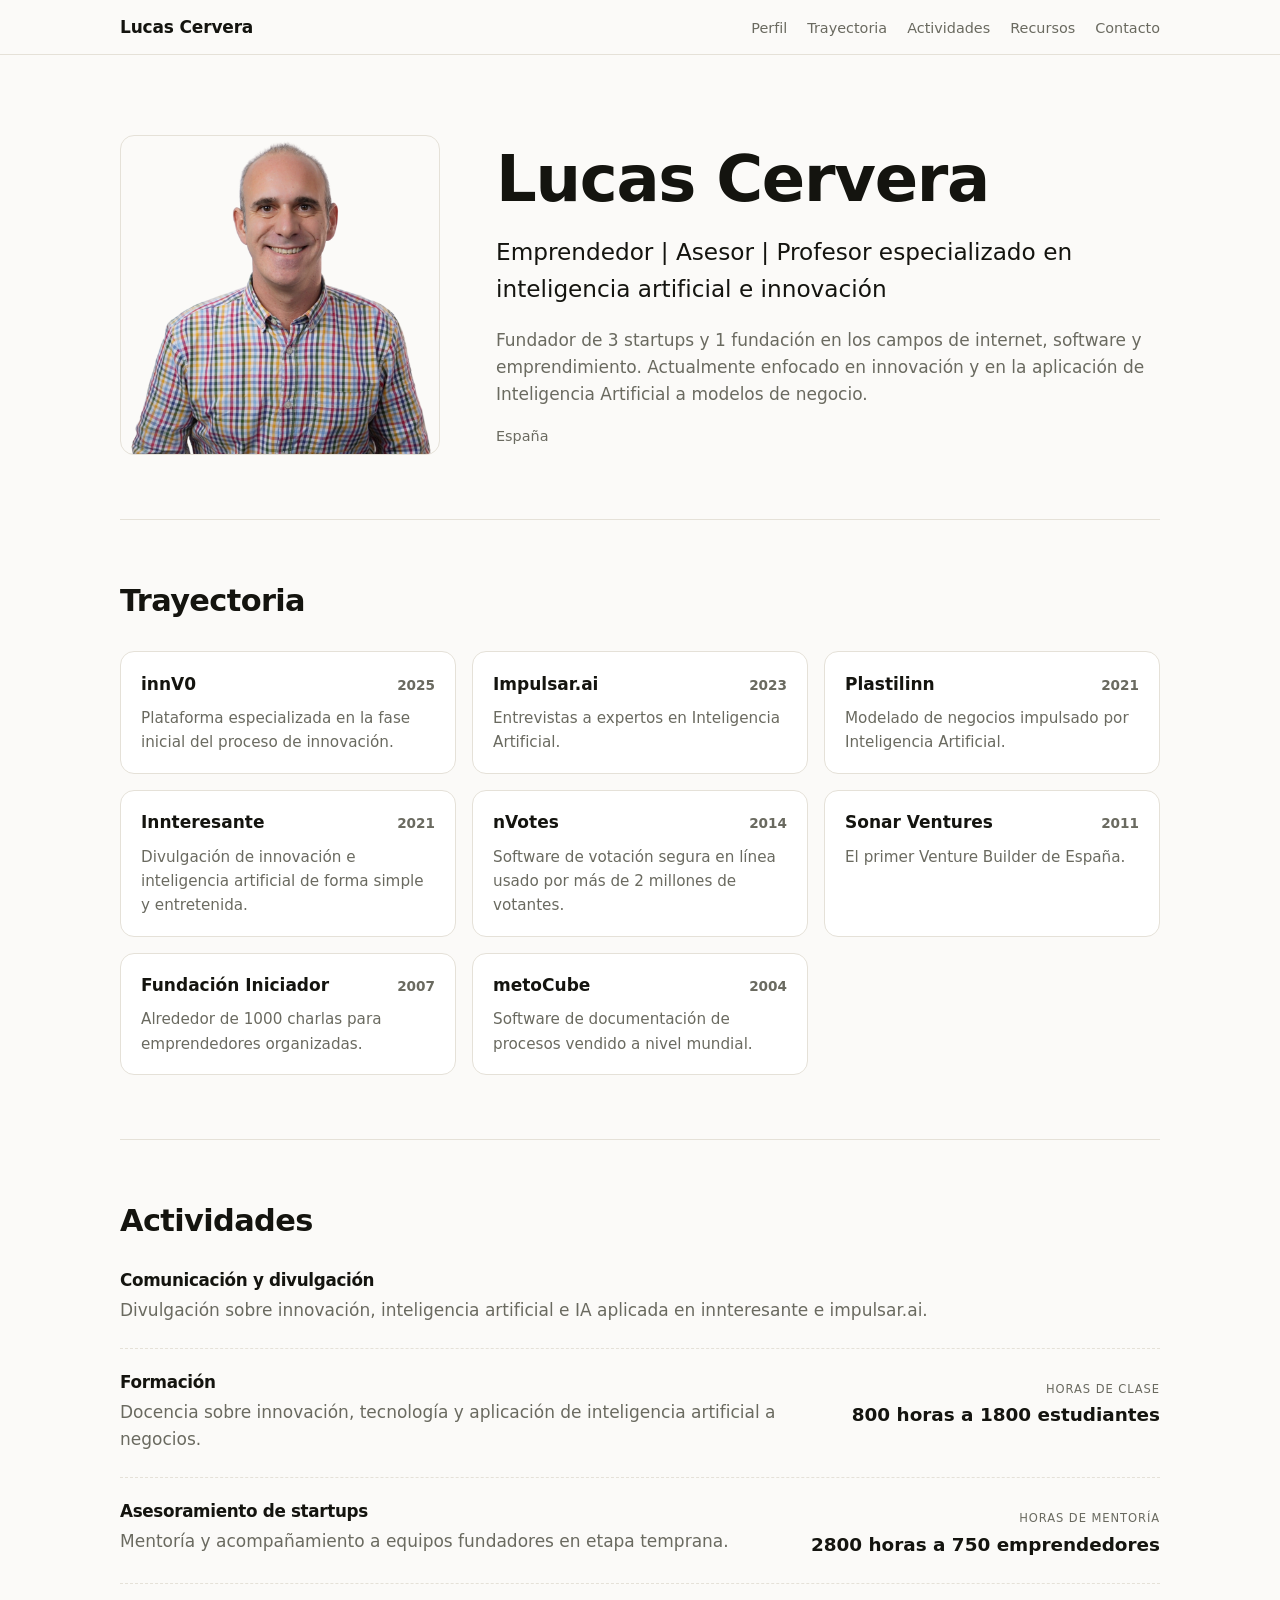
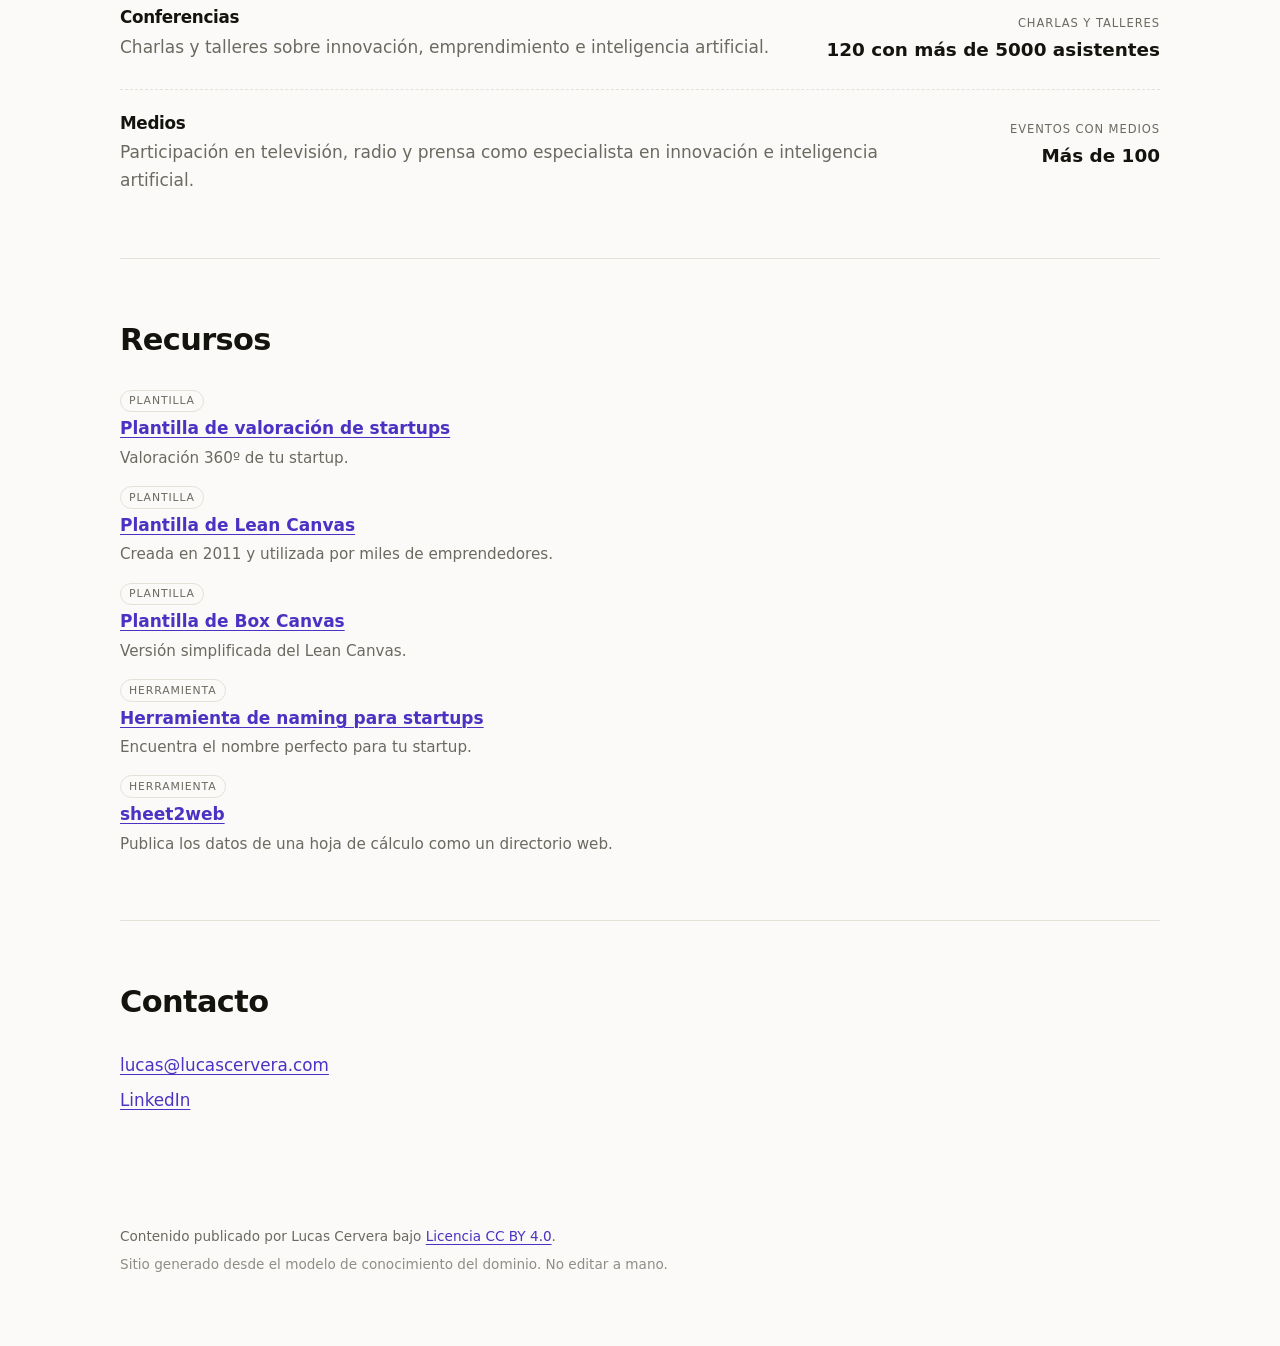
==== index.html @ 1446d33f "feat: generate the site from an iNNfo domain The published page is now a projection of kNNowledge/pe" ====
<!DOCTYPE html>
<html lang="es">
<head>
  <meta charset="utf-8" />
  <meta name="viewport" content="width=device-width, initial-scale=1" />
  <title>Lucas Cervera — Emprendedor</title>
  <meta name="description" content="Fundador de 3 startups y 1 fundación en los campos de internet, software y emprendimiento. Actualmente enfocado en innovación y en la aplicación de Inteligencia Artificial a modelos de negocio." />
  <meta name="author" content="Lucas Cervera" />
  <meta property="og:type" content="profile" />
  <meta property="og:title" content="Lucas Cervera" />
  <meta property="og:description" content="Fundador de 3 startups y 1 fundación en los campos de internet, software y emprendimiento. Actualmente enfocado en innovación y en la aplicación de Inteligencia Artificial a modelos de negocio." />
  <meta property="og:url" content="https://lucascervera.com/" />
  <link rel="canonical" href="https://lucascervera.com/" />
  <link rel="icon" href="data:image/svg+xml,%3Csvg xmlns='http://www.w3.org/2000/svg' viewBox='0 0 64 64'%3E%3Crect width='64' height='64' rx='14' fill='%23141414'/%3E%3Ctext x='32' y='43' font-family='Georgia,serif' font-size='28' fill='%23fbfaf8' text-anchor='middle'%3ELC%3C/text%3E%3C/svg%3E" />
  <link rel="stylesheet" href="assets/site.css" />
</head>
<body>
  <a class="skip" href="#contenido">Saltar al contenido</a>

  <header class="site-header">
    <nav aria-label="Principal">
      <a class="brand" href="/">Lucas Cervera</a>
      <ul>
        <li><a href="#perfil">Perfil</a></li>
        <li><a href="#trayectoria">Trayectoria</a></li>
        <li><a href="#actividades">Actividades</a></li>
        <li><a href="#recursos">Recursos</a></li>
        <li><a href="#contacto">Contacto</a></li>
      </ul>
    </nav>
  </header>

  <main id="contenido">
    <section class="hero" id="perfil">
      <img class="portrait" src="assets/lucas.png" alt="Retrato de Lucas Cervera" width="320" height="320" />
      <div class="hero-copy">
        <h1>Lucas Cervera</h1>
        <p class="headline">Emprendedor | Asesor | Profesor especializado en inteligencia artificial e innovación</p>
        <p class="summary">Fundador de 3 startups y 1 fundación en los campos de internet, software y emprendimiento. Actualmente enfocado en innovación y en la aplicación de Inteligencia Artificial a modelos de negocio.</p>
        <p class="location">España</p>
      </div>
    </section>

    <section id="trayectoria">
      <h2>Trayectoria</h2>
      <ul class="cards">
        <li class="card">
          <div class="card-head"><a href="https://innV0.com" rel="noopener">innV0</a><span class="year">2025</span></div>
          <p>Plataforma especializada en la fase inicial del proceso de innovación.</p>
        </li>
        <li class="card">
          <div class="card-head"><a href="https://impulsar.ai" rel="noopener">Impulsar.ai</a><span class="year">2023</span></div>
          <p>Entrevistas a expertos en Inteligencia Artificial.</p>
        </li>
        <li class="card">
          <div class="card-head"><a href="https://plastilinn.com" rel="noopener">Plastilinn</a><span class="year">2021</span></div>
          <p>Modelado de negocios impulsado por Inteligencia Artificial.</p>
        </li>
        <li class="card">
          <div class="card-head"><a href="http://innteresante.com/" rel="noopener">Innteresante</a><span class="year">2021</span></div>
          <p>Divulgación de innovación e inteligencia artificial de forma simple y entretenida.</p>
        </li>
        <li class="card">
          <div class="card-head"><a href="http://nvotes.com/" rel="noopener">nVotes</a><span class="year">2014</span></div>
          <p>Software de votación segura en línea usado por más de 2 millones de votantes.</p>
        </li>
        <li class="card">
          <div class="card-head"><a href="https://www.crunchbase.com/organization/sonar-ventures" rel="noopener">Sonar Ventures</a><span class="year">2011</span></div>
          <p>El primer Venture Builder de España.</p>
        </li>
        <li class="card">
          <div class="card-head"><a href="http://iniciador.com/" rel="noopener">Fundación Iniciador</a><span class="year">2007</span></div>
          <p>Alrededor de 1000 charlas para emprendedores organizadas.</p>
        </li>
        <li class="card">
          <div class="card-head"><a href="https://www.youtube.com/watch?v=Gs-u9KTFNYs" rel="noopener">metoCube</a><span class="year">2004</span></div>
          <p>Software de documentación de procesos vendido a nivel mundial.</p>
        </li>
      </ul>
    </section>

    <section id="actividades">
      <h2>Actividades</h2>
      <ul class="activities">
        <li class="activity">
          <div class="activity-body">
            <h3>Comunicación y divulgación</h3>
            <p>Divulgación sobre innovación, inteligencia artificial e IA aplicada en innteresante e impulsar.ai.</p>
          </div>
          
        </li>
        <li class="activity">
          <div class="activity-body">
            <h3>Formación</h3>
            <p>Docencia sobre innovación, tecnología y aplicación de inteligencia artificial a negocios.</p>
          </div>
          <p class="metric"><span class="metric-label">Horas de clase</span><span class="metric-value">800 horas a 1800 estudiantes</span></p>
        </li>
        <li class="activity">
          <div class="activity-body">
            <h3>Asesoramiento de startups</h3>
            <p>Mentoría y acompañamiento a equipos fundadores en etapa temprana.</p>
          </div>
          <p class="metric"><span class="metric-label">Horas de mentoría</span><span class="metric-value">2800 horas a 750 emprendedores</span></p>
        </li>
        <li class="activity">
          <div class="activity-body">
            <h3>Conferencias</h3>
            <p>Charlas y talleres sobre innovación, emprendimiento e inteligencia artificial.</p>
          </div>
          <p class="metric"><span class="metric-label">Charlas y talleres</span><span class="metric-value">120 con más de 5000 asistentes</span></p>
        </li>
        <li class="activity">
          <div class="activity-body">
            <h3>Medios</h3>
            <p>Participación en televisión, radio y prensa como especialista en innovación e inteligencia artificial.</p>
          </div>
          <p class="metric"><span class="metric-label">Eventos con medios</span><span class="metric-value">Más de 100</span></p>
        </li>
      </ul>
    </section>

    <section id="recursos">
      <h2>Recursos</h2>
      <ul class="resources">
        <li class="resource"><span class="kind">plantilla</span><a href="https://docs.google.com/spreadsheets/d/1euUcKZveBOpPfgiHmbYm5b4IMxzWIvJetIe4GBdb4jM/edit?usp=sharing" rel="noopener">Plantilla de valoración de startups</a><p>Valoración 360º de tu startup.</p></li>
        <li class="resource"><span class="kind">plantilla</span><a href="http://bit.ly/22IbD1h" rel="noopener">Plantilla de Lean Canvas</a><p>Creada en 2011 y utilizada por miles de emprendedores.</p></li>
        <li class="resource"><span class="kind">plantilla</span><a href="https://docs.google.com/drawings/d/1nfEoOPbPC1z4-91gQbKNOmVn36IpSAT-LgyLnZbA62o/edit?usp=sharing" rel="noopener">Plantilla de Box Canvas</a><p>Versión simplificada del Lean Canvas.</p></li>
        <li class="resource"><span class="kind">herramienta</span><a href="https://docs.google.com/spreadsheets/d/1KOiSPOmuKIPb2ZKQFuBNmb94e2ll2CQY8zIucCsF7jo/" rel="noopener">Herramienta de naming para startups</a><p>Encuentra el nombre perfecto para tu startup.</p></li>
        <li class="resource"><span class="kind">herramienta</span><a href="https://github.com/lucascervera/sheet2web" rel="noopener">sheet2web</a><p>Publica los datos de una hoja de cálculo como un directorio web.</p></li>
      </ul>
    </section>

    <section id="contacto">
      <h2>Contacto</h2>
      <p><a href="mailto:lucas@lucascervera.com">lucas@lucascervera.com</a></p>
      <p><a href="https://es.linkedin.com/in/lucascervera" rel="noopener">LinkedIn</a></p>
    </section>
  </main>

  <footer class="site-footer">
    <p>Contenido publicado por Lucas Cervera bajo <a href="https://creativecommons.org/licenses/by/4.0/" rel="noopener">Licencia CC BY 4.0</a>.</p>
    <p class="generated">Sitio generado desde el modelo de conocimiento del dominio. No editar a mano.</p>
  </footer>
</body>
</html>
---- assets/site.css ----
:root {
  --bg: #fbfaf8;
  --surface: #ffffff;
  --ink: #14140f;
  --muted: #6a6a60;
  --line: #e5e1d8;
  --accent: #4b32c3;
  --radius: 14px;
  --max: 1080px;
}

* { box-sizing: border-box; }

html { scroll-behavior: smooth; }

body {
  margin: 0;
  background: var(--bg);
  color: var(--ink);
  font-family: ui-sans-serif, system-ui, -apple-system, "Segoe UI", Roboto, Helvetica, Arial, sans-serif;
  font-size: 17px;
  line-height: 1.6;
  -webkit-font-smoothing: antialiased;
}

a { color: var(--accent); text-decoration-thickness: 1px; text-underline-offset: 3px; }
a:hover { text-decoration-thickness: 2px; }

.skip {
  position: absolute;
  left: -9999px;
}
.skip:focus {
  left: 1rem;
  top: 1rem;
  z-index: 100;
  background: var(--surface);
  padding: 0.5rem 0.75rem;
  border-radius: 8px;
}

.site-header {
  position: sticky;
  top: 0;
  z-index: 10;
  background: color-mix(in srgb, var(--bg) 92%, transparent);
  backdrop-filter: blur(8px);
  border-bottom: 1px solid var(--line);
}
.site-header nav {
  max-width: var(--max);
  margin: 0 auto;
  padding: 0.85rem 1.25rem;
  display: flex;
  align-items: center;
  justify-content: space-between;
  gap: 1rem;
  flex-wrap: wrap;
}
.brand { font-weight: 700; color: var(--ink); text-decoration: none; letter-spacing: -0.01em; }
.site-header ul { display: flex; gap: 1.25rem; list-style: none; margin: 0; padding: 0; }
.site-header ul a { color: var(--muted); text-decoration: none; font-size: 0.9rem; }
.site-header ul a:hover { color: var(--ink); }

main { max-width: var(--max); margin: 0 auto; padding: 0 1.25rem; }

section { padding: 4rem 0; border-bottom: 1px solid var(--line); }
section:last-of-type { border-bottom: 0; }

h1, h2, h3 { line-height: 1.15; letter-spacing: -0.02em; margin: 0; }
h1 { font-size: clamp(2.5rem, 6vw, 4rem); }
h2 { font-size: clamp(1.4rem, 2.5vw, 1.9rem); margin-bottom: 2rem; }
h3 { font-size: 1.05rem; }

.hero {
  display: grid;
  grid-template-columns: 1fr;
  gap: 2rem;
  align-items: center;
  padding-top: 5rem;
}
.portrait {
  width: 100%;
  max-width: 320px;
  aspect-ratio: 1;
  object-fit: cover;
  border-radius: var(--radius);
  border: 1px solid var(--line);
}
.headline { font-size: clamp(1.1rem, 2.4vw, 1.45rem); margin: 1rem 0 1.25rem; }
.summary { color: var(--muted); max-width: 60ch; margin: 0 0 1rem; }
.location { color: var(--muted); font-size: 0.9rem; margin: 0; }

.cards {
  list-style: none;
  margin: 0;
  padding: 0;
  display: grid;
  grid-template-columns: repeat(auto-fill, minmax(260px, 1fr));
  gap: 1rem;
}
.card {
  background: var(--surface);
  border: 1px solid var(--line);
  border-radius: var(--radius);
  padding: 1.15rem 1.25rem;
}
.card-head { display: flex; align-items: baseline; justify-content: space-between; gap: 0.75rem; font-weight: 600; }
.card-head a { color: var(--ink); text-decoration: none; }
.card-head a:hover { text-decoration: underline; }
.year { color: var(--muted); font-size: 0.85rem; font-variant-numeric: tabular-nums; }
.card p { margin: 0.5rem 0 0; color: var(--muted); font-size: 0.95rem; }

.activities { list-style: none; margin: 0; padding: 0; display: grid; gap: 1.5rem; }
.activity { display: grid; gap: 1rem; padding-bottom: 1.5rem; border-bottom: 1px dashed var(--line); }
.activity:last-child { border-bottom: 0; padding-bottom: 0; }
.activity p { margin: 0.4rem 0 0; color: var(--muted); }

.metric { display: flex; flex-direction: column; gap: 0.15rem; margin: 0; }
.metric-label { font-size: 0.72rem; text-transform: uppercase; letter-spacing: 0.08em; color: var(--muted); }
.metric-value { font-size: 1.15rem; font-weight: 650; color: var(--ink); }

.resources { list-style: none; margin: 0; padding: 0; display: grid; gap: 1rem; }
.resource { display: grid; gap: 0.2rem; }
.resource .kind {
  justify-self: start;
  font-size: 0.68rem;
  text-transform: uppercase;
  letter-spacing: 0.08em;
  color: var(--muted);
  border: 1px solid var(--line);
  border-radius: 999px;
  padding: 0.1rem 0.5rem;
}
.resource a { font-weight: 600; }
.resource p { margin: 0; color: var(--muted); font-size: 0.95rem; }

#contacto p { margin: 0 0 0.5rem; font-size: 1.05rem; }

.site-footer {
  max-width: var(--max);
  margin: 0 auto;
  padding: 2.5rem 1.25rem 4rem;
  color: var(--muted);
  font-size: 0.85rem;
}
.site-footer p { margin: 0 0 0.4rem; }
.generated { opacity: 0.75; }

@media (min-width: 760px) {
  .hero { grid-template-columns: 320px 1fr; gap: 3.5rem; }
  .activity { grid-template-columns: 1fr auto; align-items: start; }
  .metric { text-align: right; min-width: 12rem; }
}
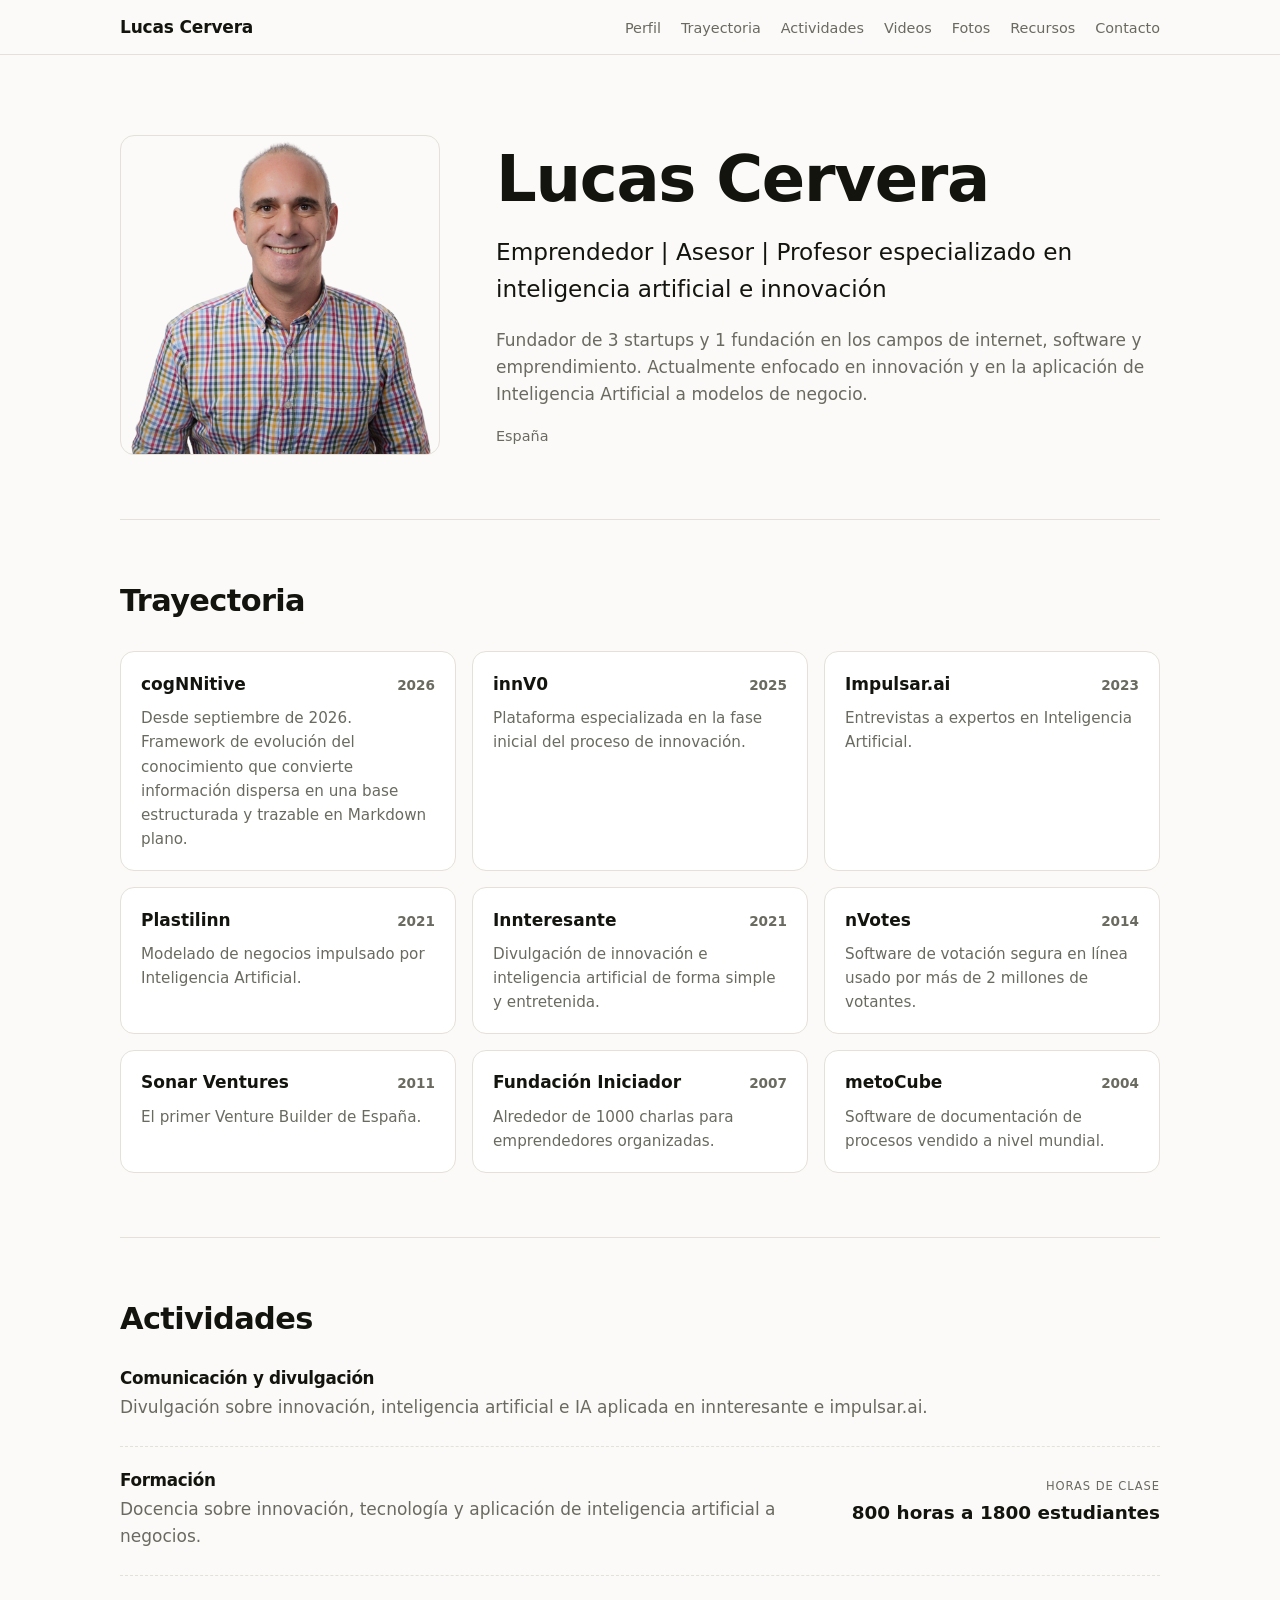
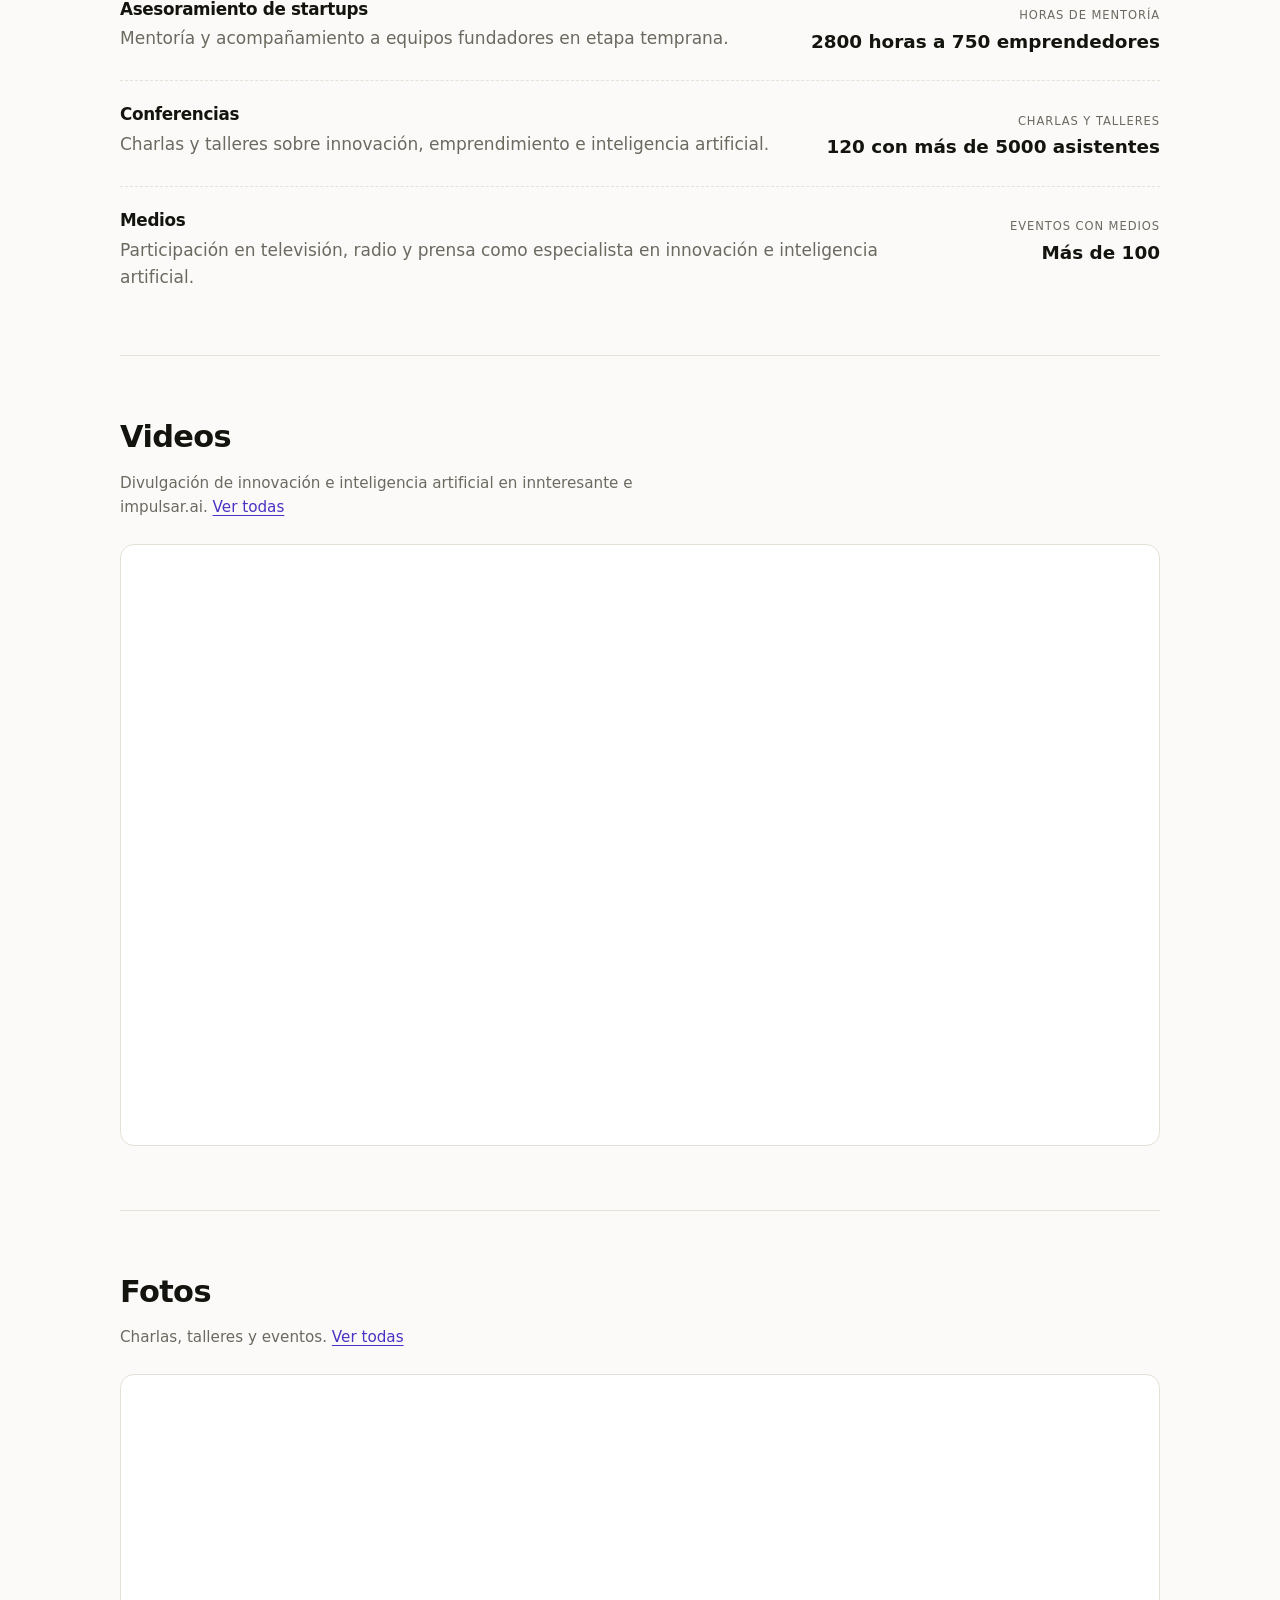
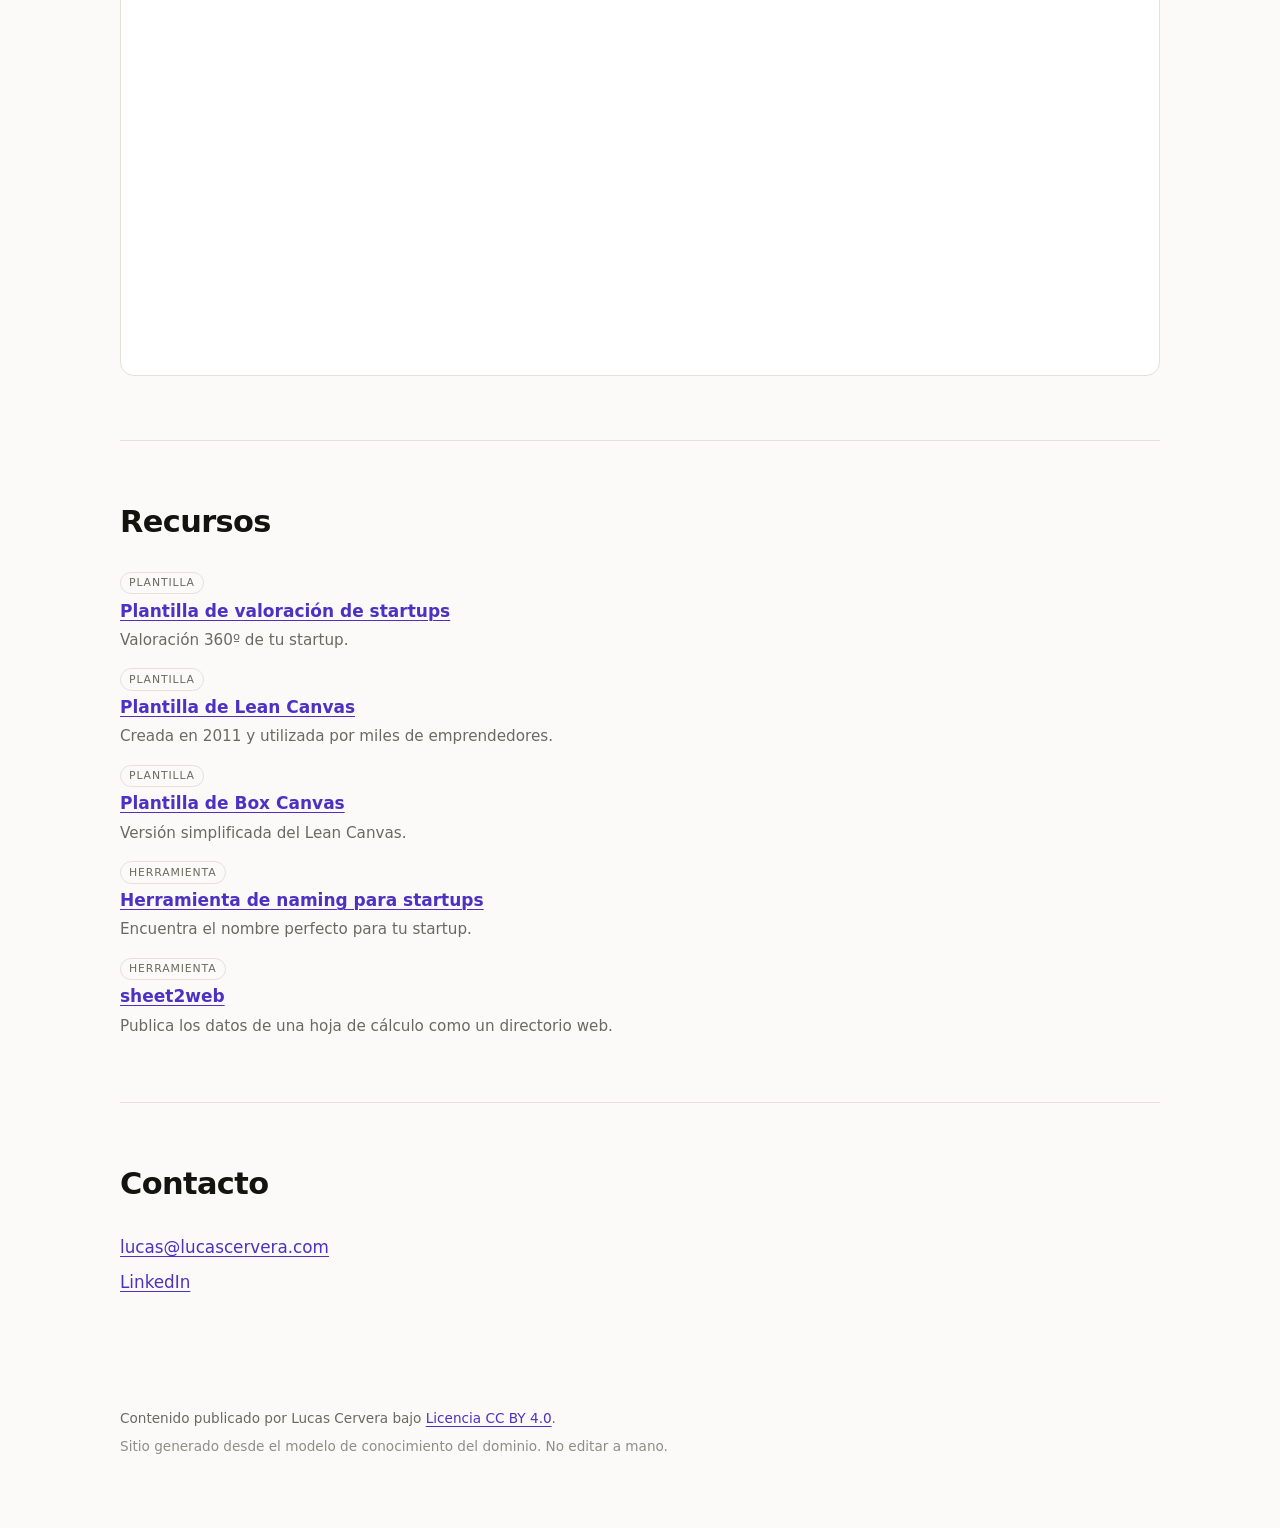
==== commit f4902f60: "feat: add media galleries and the cogNNitive venture Galleries are modelled as a Galeria concept and" ====
--- a/index.html
+++ b/index.html
@@ -24,6 +24,8 @@
         <li><a href="#perfil">Perfil</a></li>
         <li><a href="#trayectoria">Trayectoria</a></li>
         <li><a href="#actividades">Actividades</a></li>
+        <li><a href="#videos">Videos</a></li>
+        <li><a href="#fotos">Fotos</a></li>
         <li><a href="#recursos">Recursos</a></li>
         <li><a href="#contacto">Contacto</a></li>
       </ul>
@@ -44,6 +46,10 @@
     <section id="trayectoria">
       <h2>Trayectoria</h2>
       <ul class="cards">
+        <li class="card">
+          <div class="card-head"><a href="https://cognnitive.com" rel="noopener">cogNNitive</a><span class="year">2026</span></div>
+          <p>Desde septiembre de 2026. Framework de evolución del conocimiento que convierte información dispersa en una base estructurada y trazable en Markdown plano.</p>
+        </li>
         <li class="card">
           <div class="card-head"><a href="https://innV0.com" rel="noopener">innV0</a><span class="year">2025</span></div>
           <p>Plataforma especializada en la fase inicial del proceso de innovación.</p>
@@ -120,6 +126,18 @@
       </ul>
     </section>
 
+    <section id="videos">
+      <h2>Videos</h2>
+      <p class="section-note">Divulgación de innovación e inteligencia artificial en innteresante e impulsar.ai. <a class="see-all" href="https://drive.google.com/drive/folders/1diGCwk93dDO-bQzlUU074Rc8FeACiPiR" rel="noopener">Ver todas</a></p>
+      <div class="embed"><iframe src="https://drive.google.com/embeddedfolderview?id=1diGCwk93dDO-bQzlUU074Rc8FeACiPiR#grid" title="Videos" loading="lazy" referrerpolicy="no-referrer"></iframe></div>
+    </section>
+
+    <section id="fotos">
+      <h2>Fotos</h2>
+      <p class="section-note">Charlas, talleres y eventos. <a class="see-all" href="https://drive.google.com/drive/folders/1i5gF58MuRhwEacNkJK-iJq9YZfeOvEsu" rel="noopener">Ver todas</a></p>
+      <div class="embed"><iframe src="https://drive.google.com/embeddedfolderview?id=1i5gF58MuRhwEacNkJK-iJq9YZfeOvEsu#grid" title="Fotos" loading="lazy" referrerpolicy="no-referrer"></iframe></div>
+    </section>
+
     <section id="recursos">
       <h2>Recursos</h2>
       <ul class="resources">
--- a/assets/site.css
+++ b/assets/site.css
@@ -135,6 +135,21 @@
 .resource a { font-weight: 600; }
 .resource p { margin: 0; color: var(--muted); font-size: 0.95rem; }
 
+.section-note { margin: -1rem 0 1.5rem; color: var(--muted); font-size: 0.95rem; max-width: 62ch; }
+.see-all { white-space: nowrap; }
+.embed {
+  border: 1px solid var(--line);
+  border-radius: var(--radius);
+  overflow: hidden;
+  background: var(--surface);
+}
+.embed iframe {
+  display: block;
+  width: 100%;
+  height: min(70vh, 600px);
+  border: 0;
+}
+
 #contacto p { margin: 0 0 0.5rem; font-size: 1.05rem; }
 
 .site-footer {
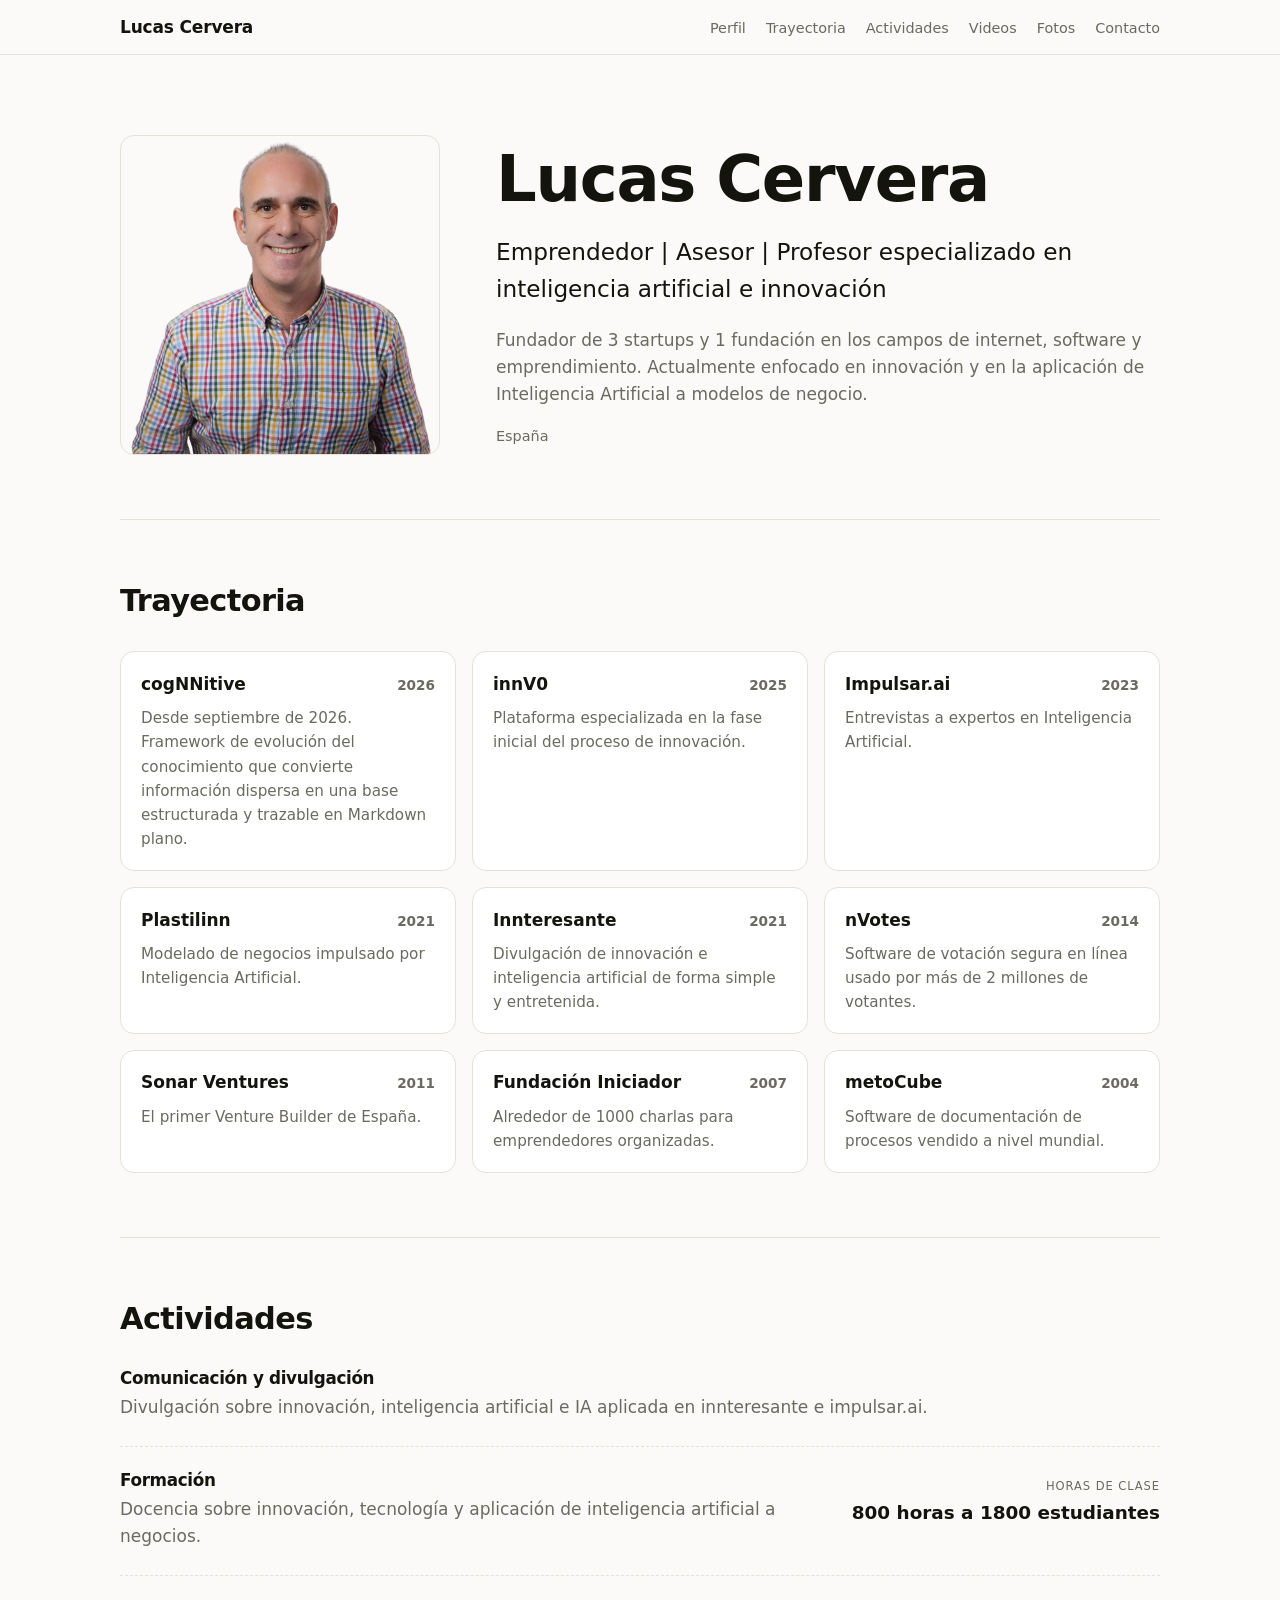
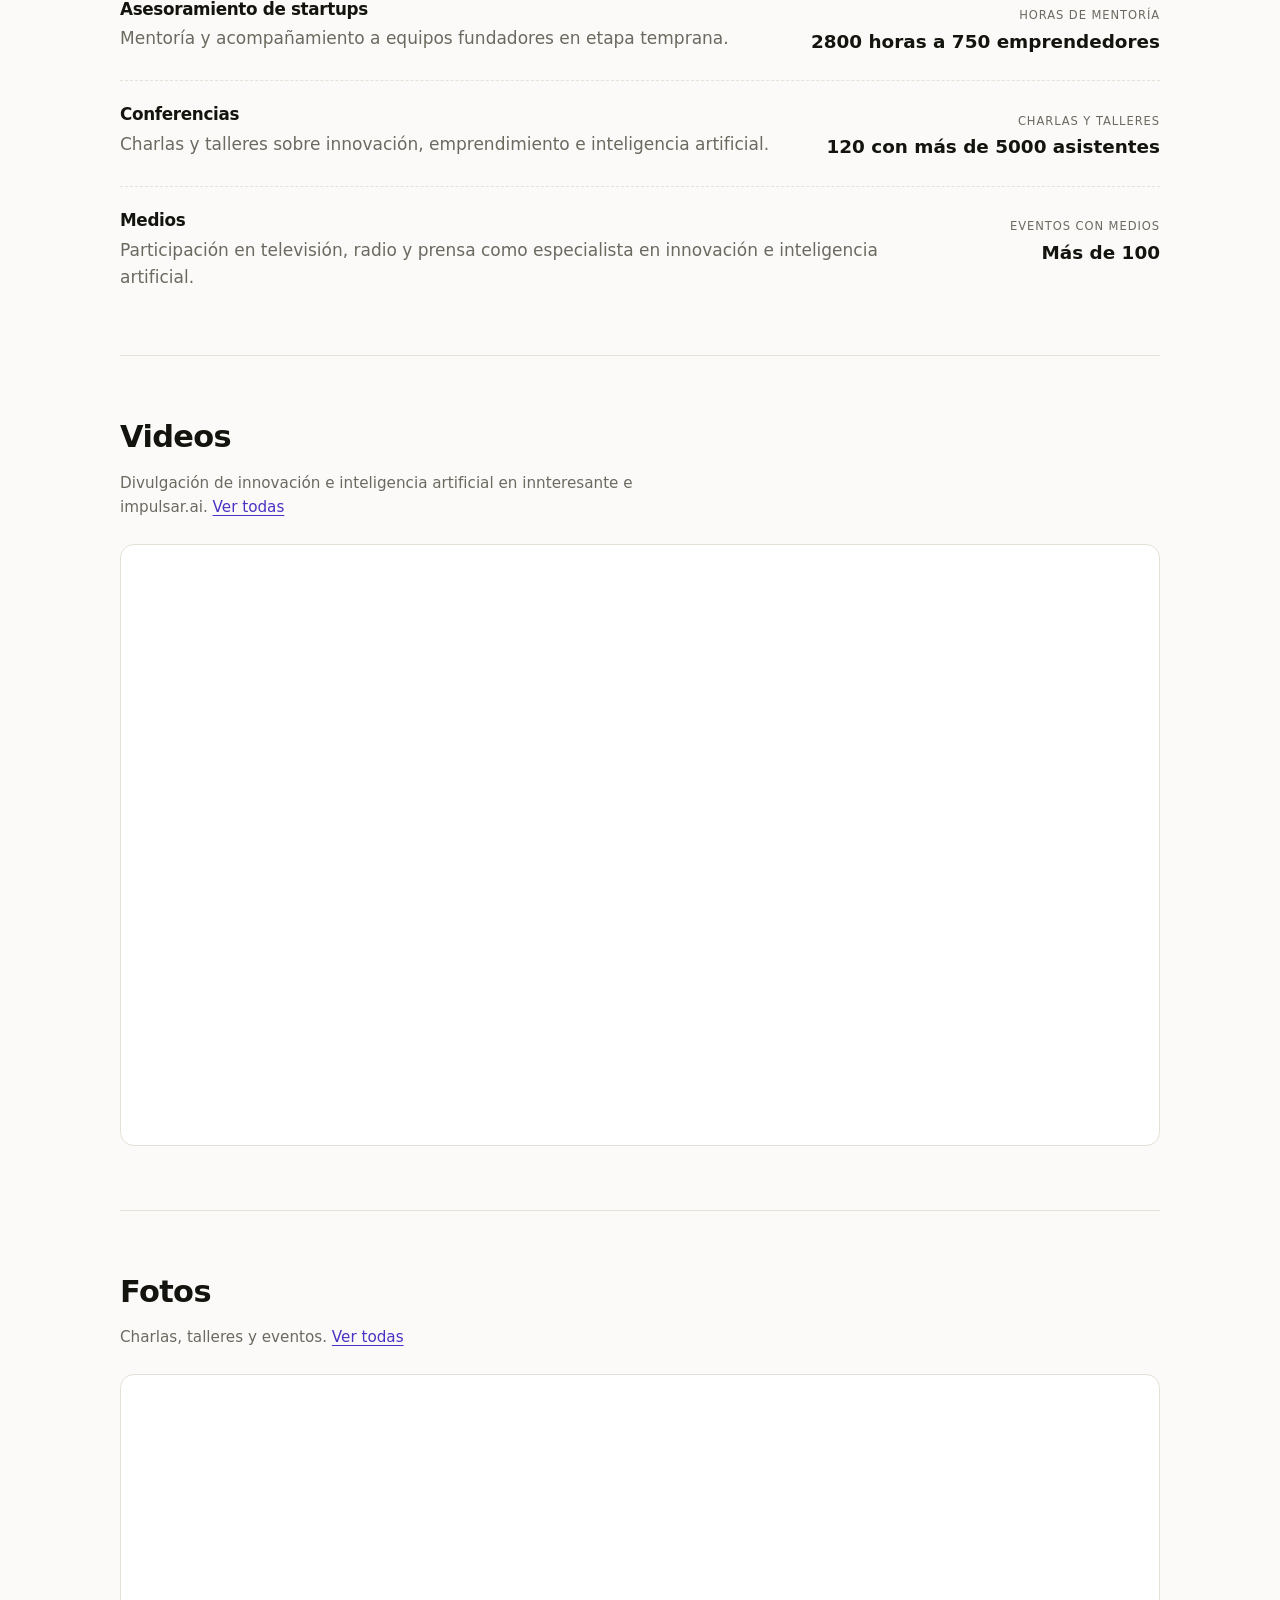
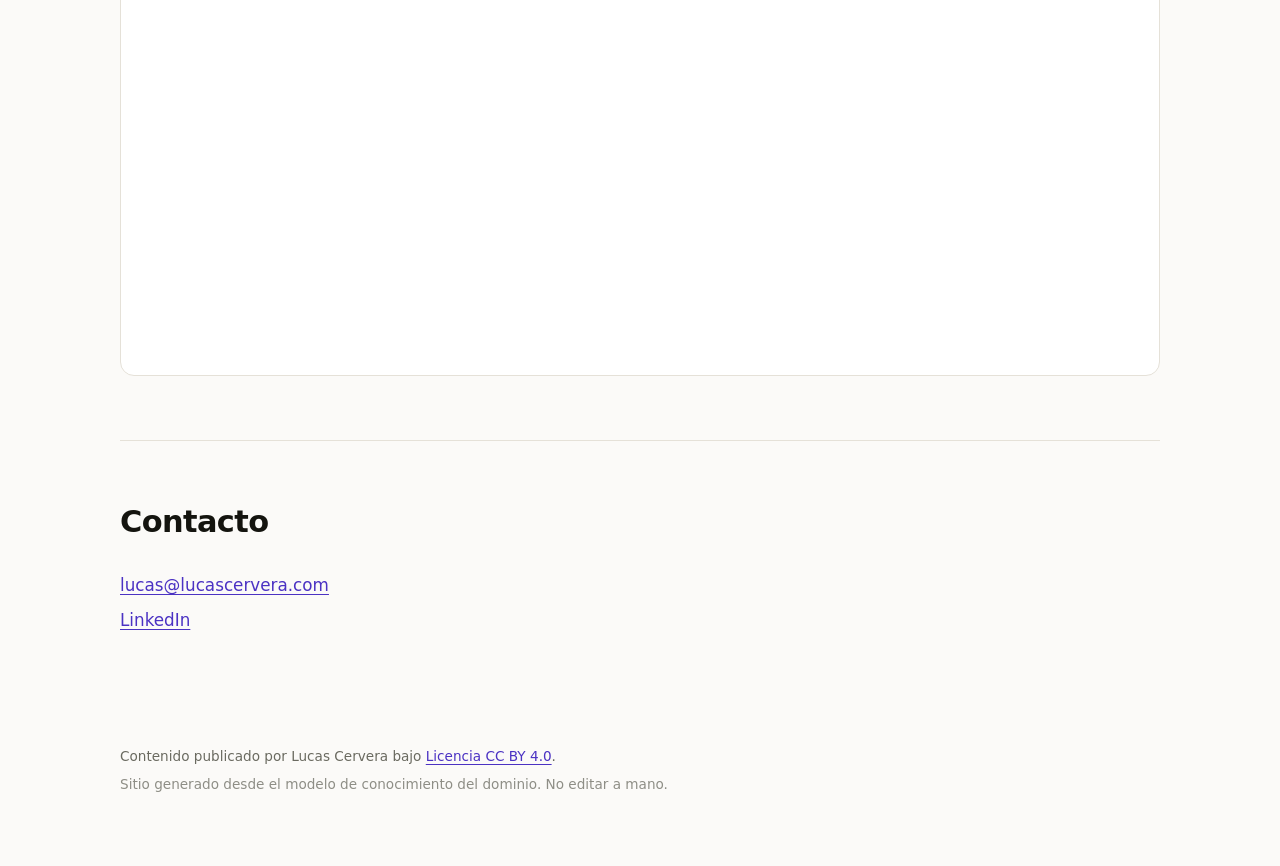
==== commit b5c3911e: "feat: remove the Recursos section Drops the Recurso concept, its field definitions, its five element" ====
--- a/index.html
+++ b/index.html
@@ -26,7 +26,6 @@
         <li><a href="#actividades">Actividades</a></li>
         <li><a href="#videos">Videos</a></li>
         <li><a href="#fotos">Fotos</a></li>
-        <li><a href="#recursos">Recursos</a></li>
         <li><a href="#contacto">Contacto</a></li>
       </ul>
     </nav>
@@ -138,17 +137,6 @@
       <div class="embed"><iframe src="https://drive.google.com/embeddedfolderview?id=1i5gF58MuRhwEacNkJK-iJq9YZfeOvEsu#grid" title="Fotos" loading="lazy" referrerpolicy="no-referrer"></iframe></div>
     </section>
 
-    <section id="recursos">
-      <h2>Recursos</h2>
-      <ul class="resources">
-        <li class="resource"><span class="kind">plantilla</span><a href="https://docs.google.com/spreadsheets/d/1euUcKZveBOpPfgiHmbYm5b4IMxzWIvJetIe4GBdb4jM/edit?usp=sharing" rel="noopener">Plantilla de valoración de startups</a><p>Valoración 360º de tu startup.</p></li>
-        <li class="resource"><span class="kind">plantilla</span><a href="http://bit.ly/22IbD1h" rel="noopener">Plantilla de Lean Canvas</a><p>Creada en 2011 y utilizada por miles de emprendedores.</p></li>
-        <li class="resource"><span class="kind">plantilla</span><a href="https://docs.google.com/drawings/d/1nfEoOPbPC1z4-91gQbKNOmVn36IpSAT-LgyLnZbA62o/edit?usp=sharing" rel="noopener">Plantilla de Box Canvas</a><p>Versión simplificada del Lean Canvas.</p></li>
-        <li class="resource"><span class="kind">herramienta</span><a href="https://docs.google.com/spreadsheets/d/1KOiSPOmuKIPb2ZKQFuBNmb94e2ll2CQY8zIucCsF7jo/" rel="noopener">Herramienta de naming para startups</a><p>Encuentra el nombre perfecto para tu startup.</p></li>
-        <li class="resource"><span class="kind">herramienta</span><a href="https://github.com/lucascervera/sheet2web" rel="noopener">sheet2web</a><p>Publica los datos de una hoja de cálculo como un directorio web.</p></li>
-      </ul>
-    </section>
-
     <section id="contacto">
       <h2>Contacto</h2>
       <p><a href="mailto:lucas@lucascervera.com">lucas@lucascervera.com</a></p>
--- a/assets/site.css
+++ b/assets/site.css
@@ -120,21 +120,6 @@
 .metric-label { font-size: 0.72rem; text-transform: uppercase; letter-spacing: 0.08em; color: var(--muted); }
 .metric-value { font-size: 1.15rem; font-weight: 650; color: var(--ink); }
 
-.resources { list-style: none; margin: 0; padding: 0; display: grid; gap: 1rem; }
-.resource { display: grid; gap: 0.2rem; }
-.resource .kind {
-  justify-self: start;
-  font-size: 0.68rem;
-  text-transform: uppercase;
-  letter-spacing: 0.08em;
-  color: var(--muted);
-  border: 1px solid var(--line);
-  border-radius: 999px;
-  padding: 0.1rem 0.5rem;
-}
-.resource a { font-weight: 600; }
-.resource p { margin: 0; color: var(--muted); font-size: 0.95rem; }
-
 .section-note { margin: -1rem 0 1.5rem; color: var(--muted); font-size: 0.95rem; max-width: 62ch; }
 .see-all { white-space: nowrap; }
 .embed {
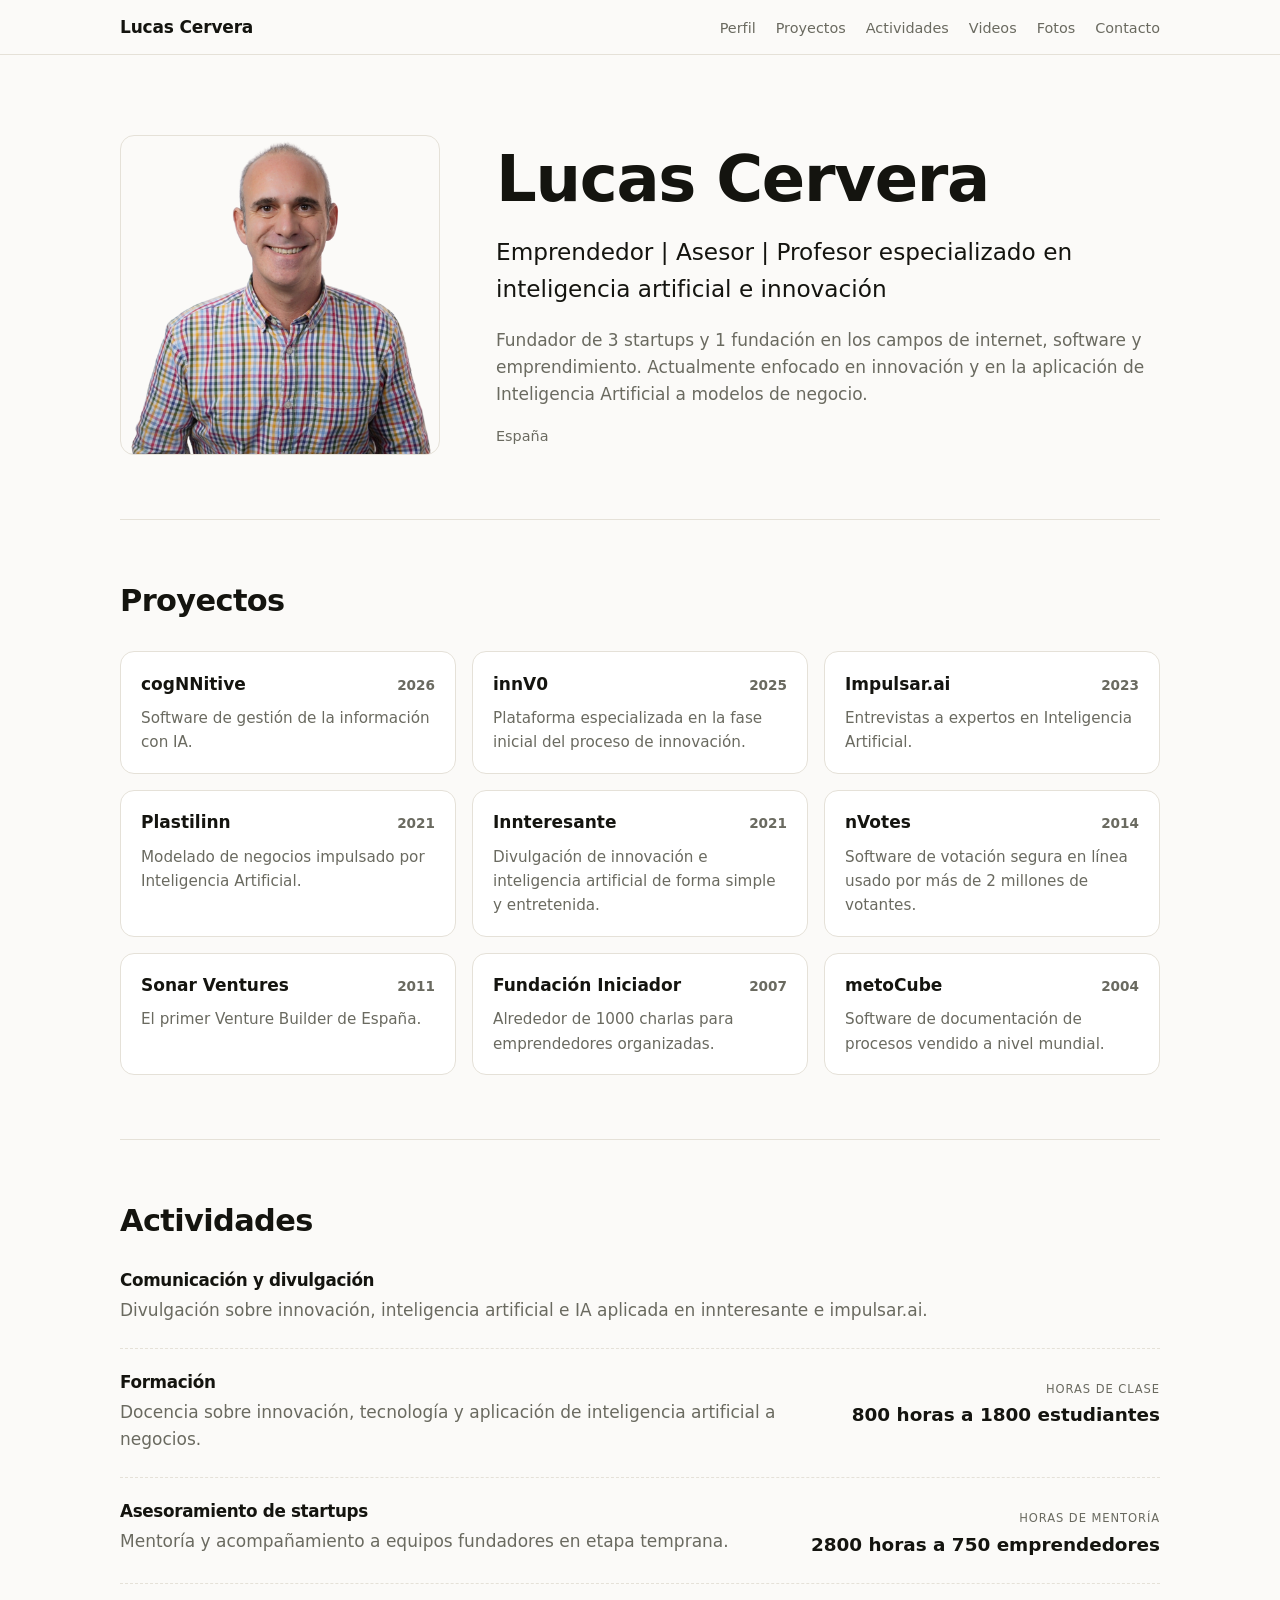
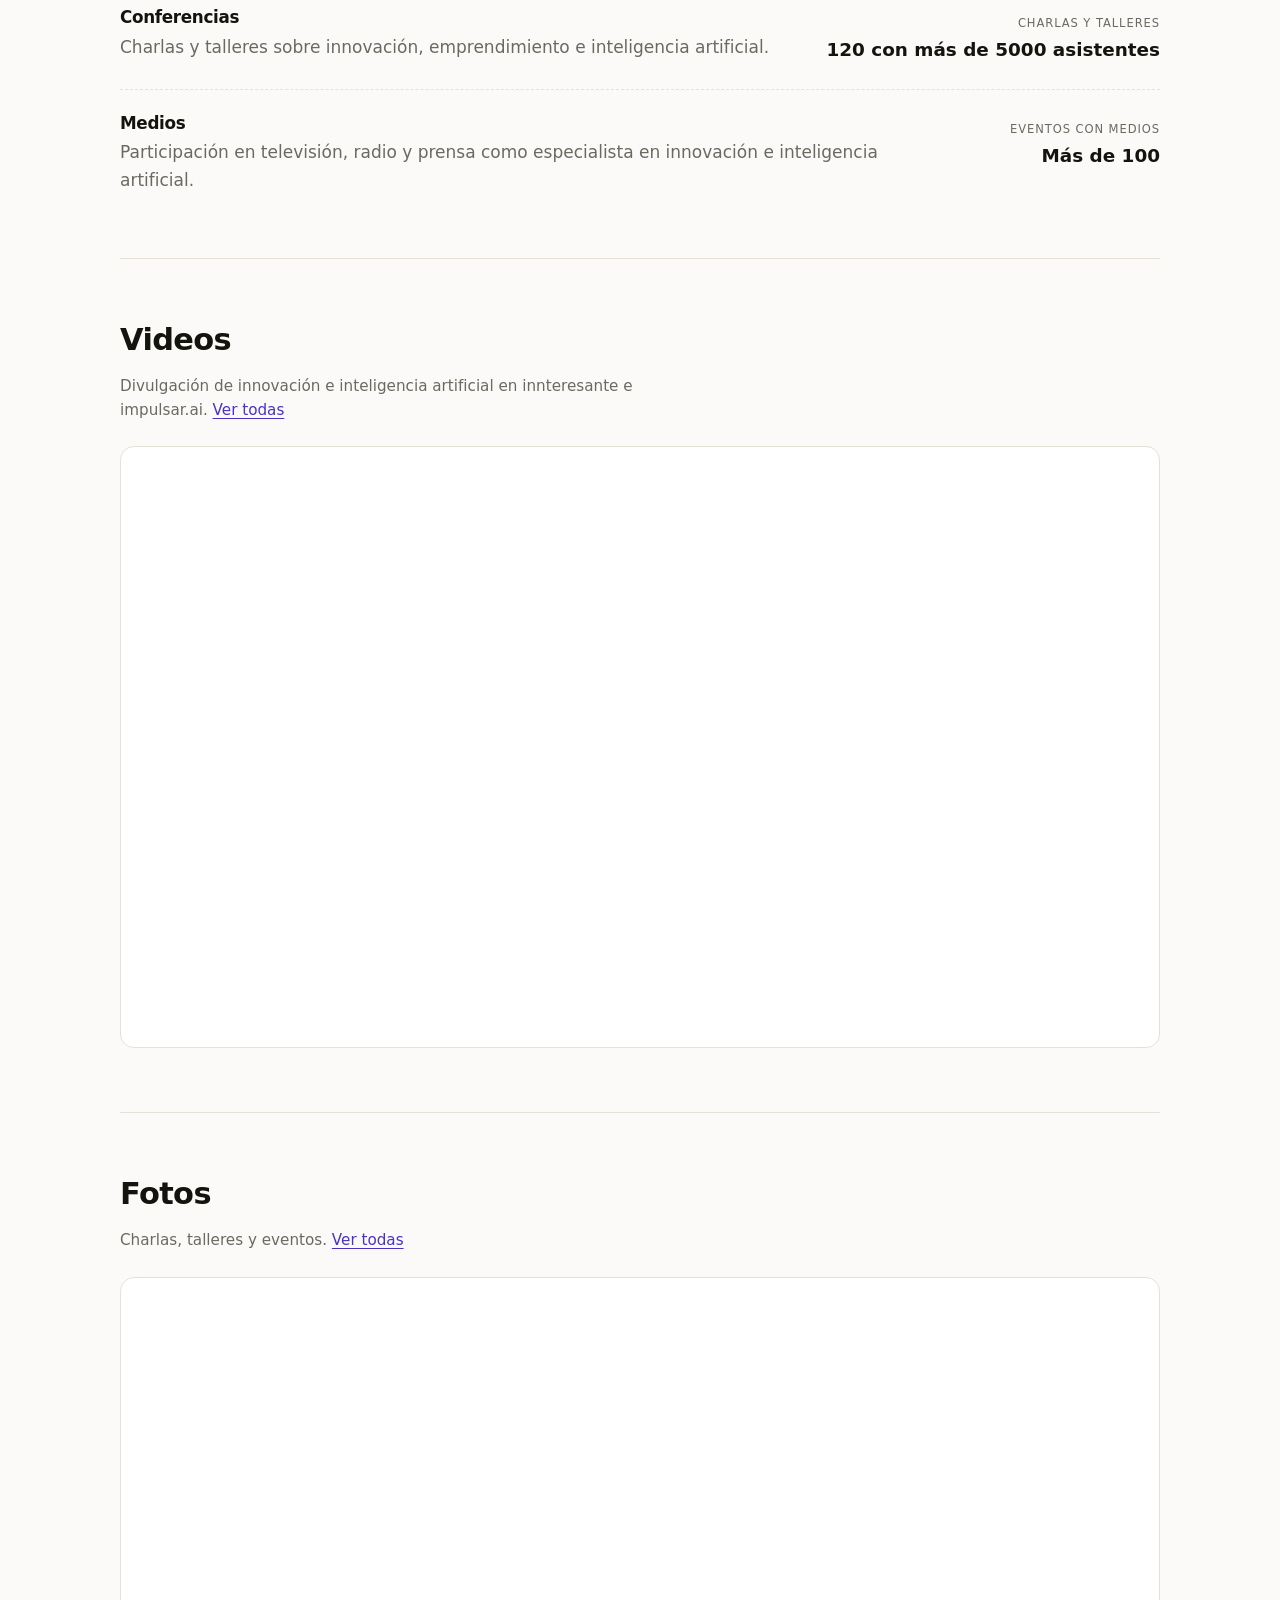
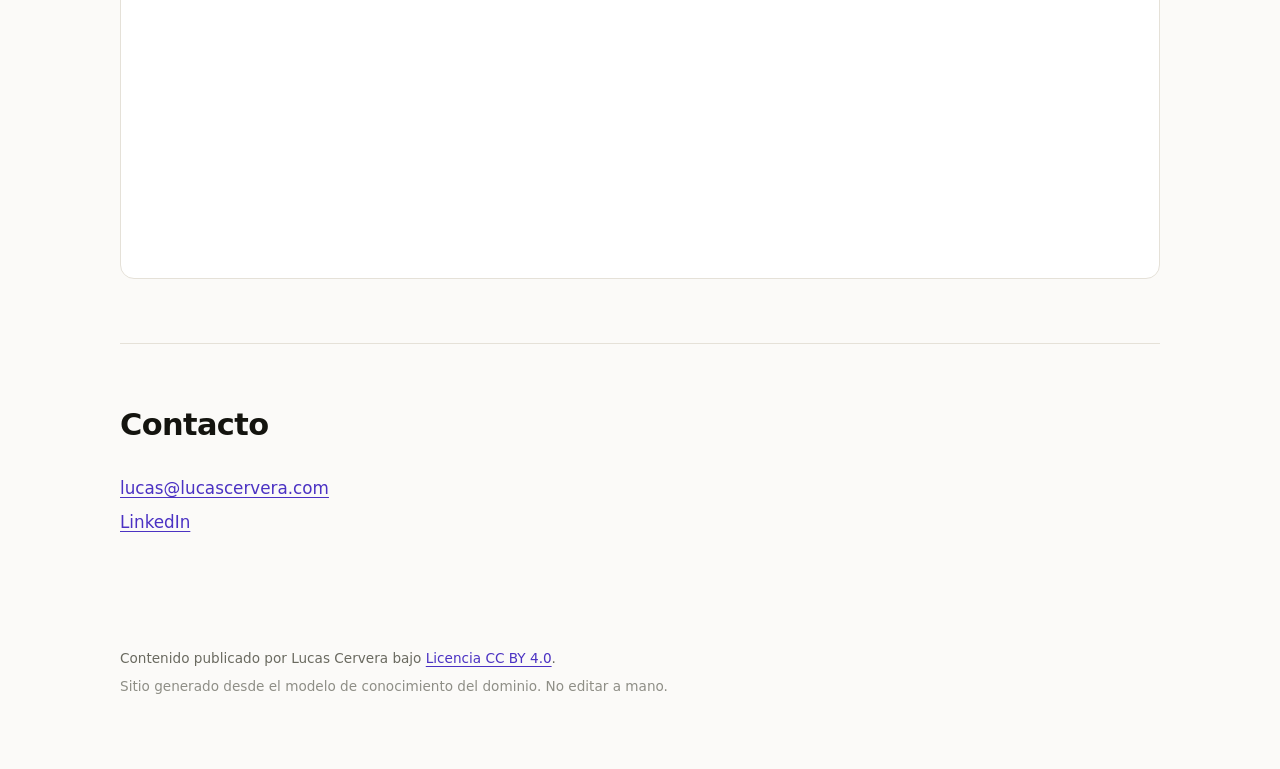
==== commit 7c0c655f: "feat: rename Trayectoria to Proyectos and shorten cogNNitive The section label and its anchor move f" ====
--- a/index.html
+++ b/index.html
@@ -22,7 +22,7 @@
       <a class="brand" href="/">Lucas Cervera</a>
       <ul>
         <li><a href="#perfil">Perfil</a></li>
-        <li><a href="#trayectoria">Trayectoria</a></li>
+        <li><a href="#proyectos">Proyectos</a></li>
         <li><a href="#actividades">Actividades</a></li>
         <li><a href="#videos">Videos</a></li>
         <li><a href="#fotos">Fotos</a></li>
@@ -42,12 +42,12 @@
       </div>
     </section>
 
-    <section id="trayectoria">
-      <h2>Trayectoria</h2>
+    <section id="proyectos">
+      <h2>Proyectos</h2>
       <ul class="cards">
         <li class="card">
           <div class="card-head"><a href="https://cognnitive.com" rel="noopener">cogNNitive</a><span class="year">2026</span></div>
-          <p>Desde septiembre de 2026. Framework de evolución del conocimiento que convierte información dispersa en una base estructurada y trazable en Markdown plano.</p>
+          <p>Software de gestión de la información con IA.</p>
         </li>
         <li class="card">
           <div class="card-head"><a href="https://innV0.com" rel="noopener">innV0</a><span class="year">2025</span></div>
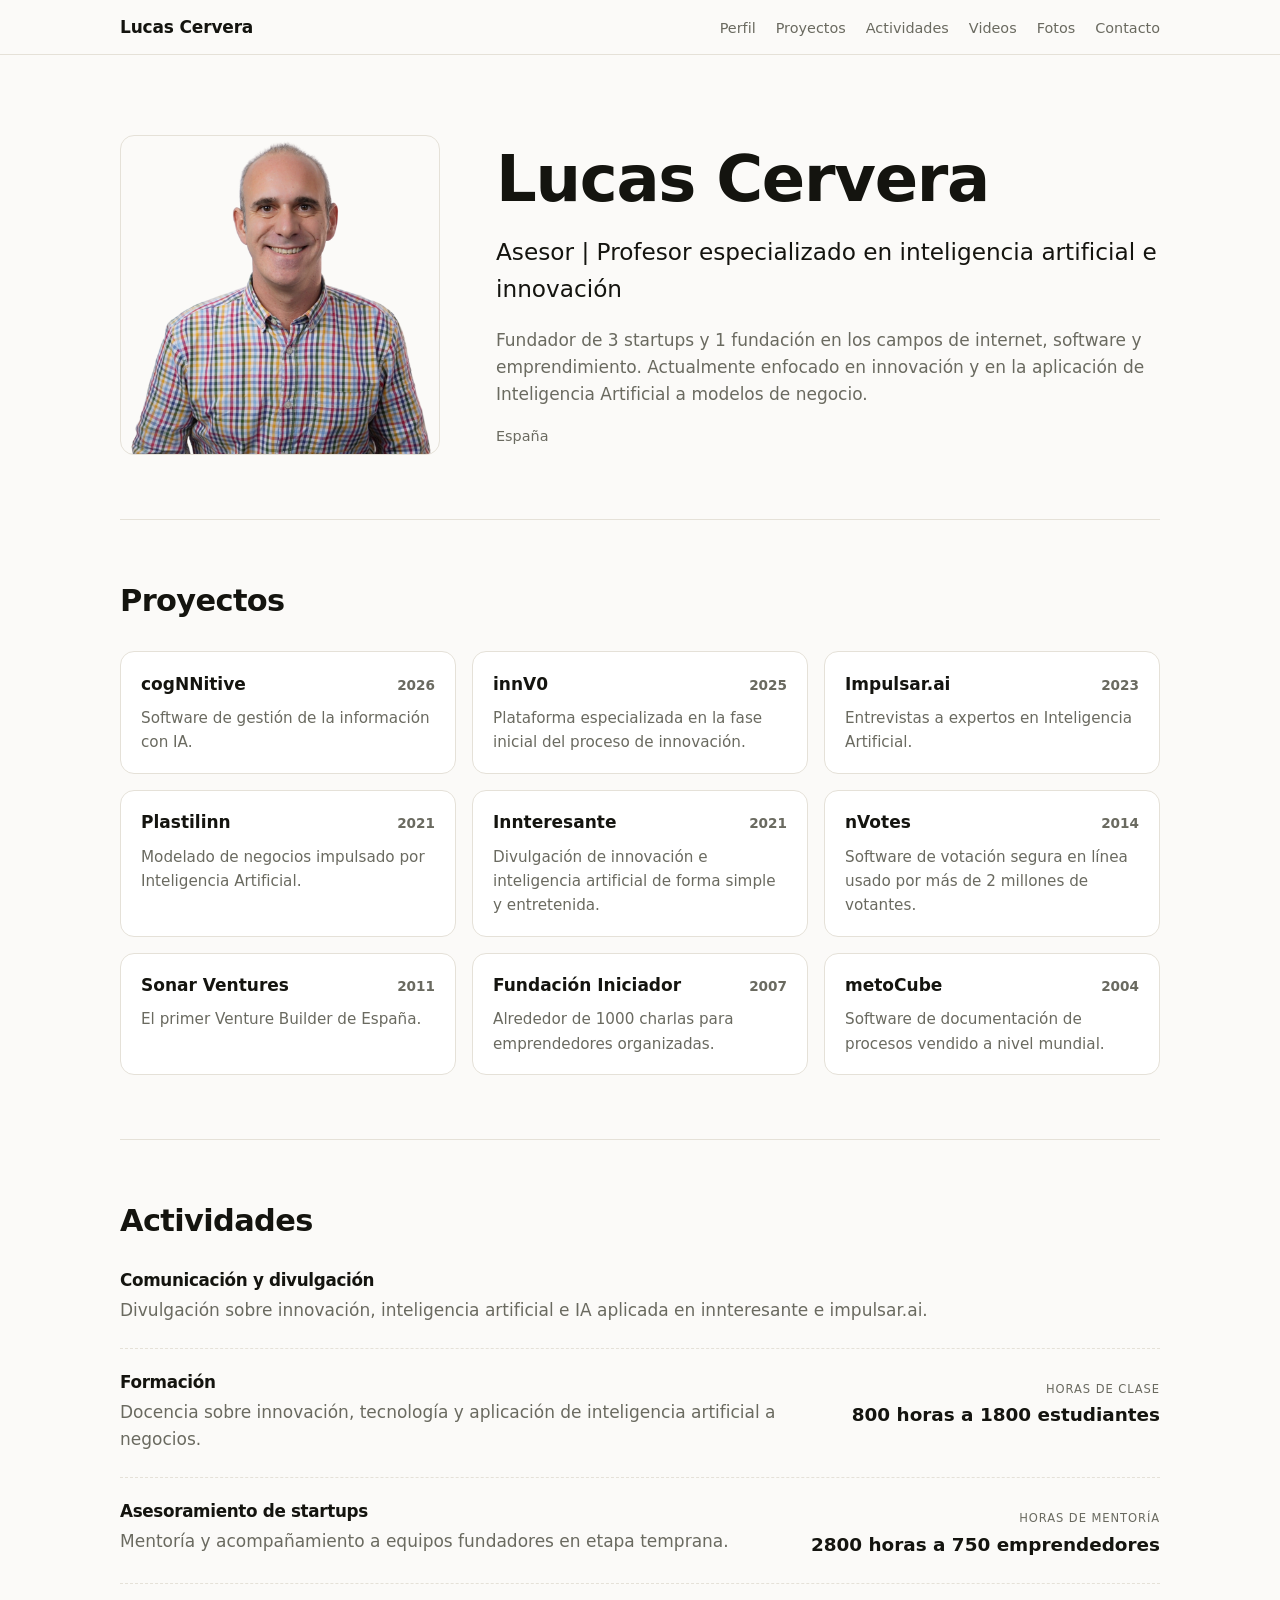
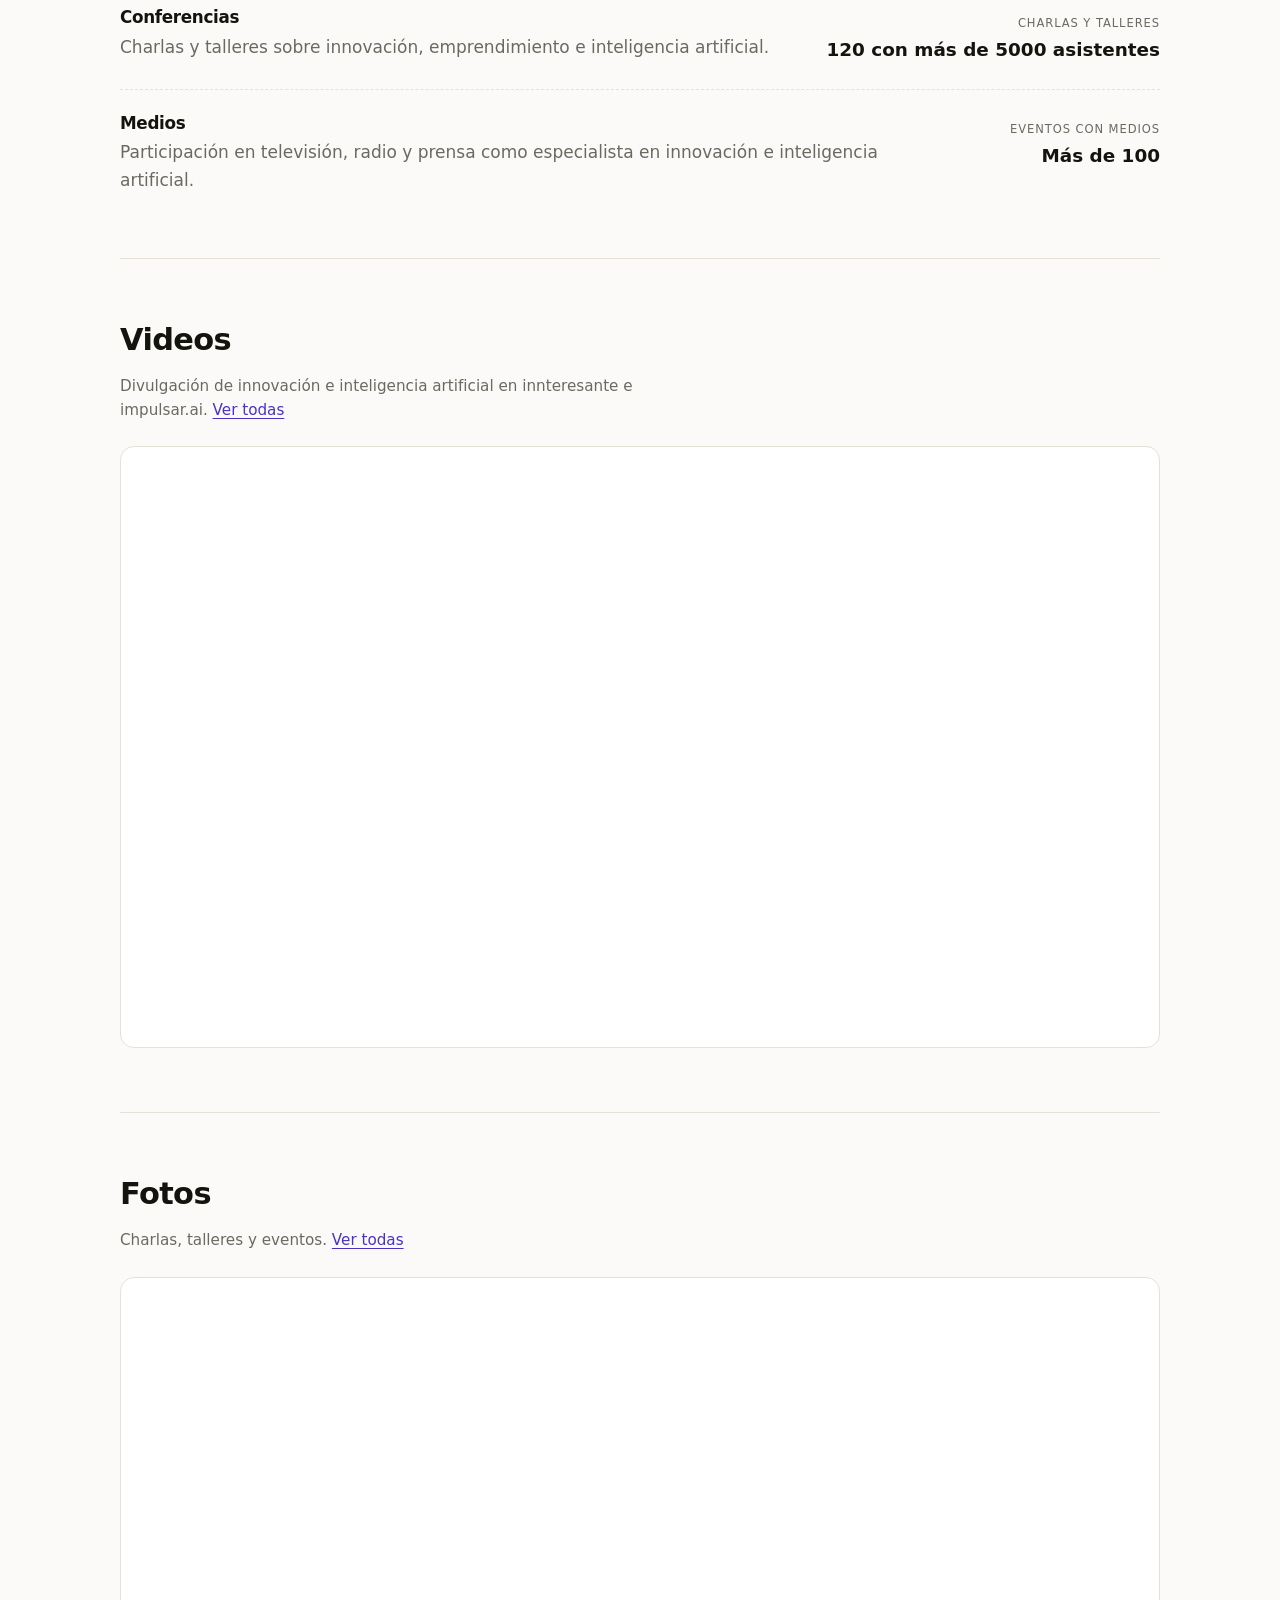
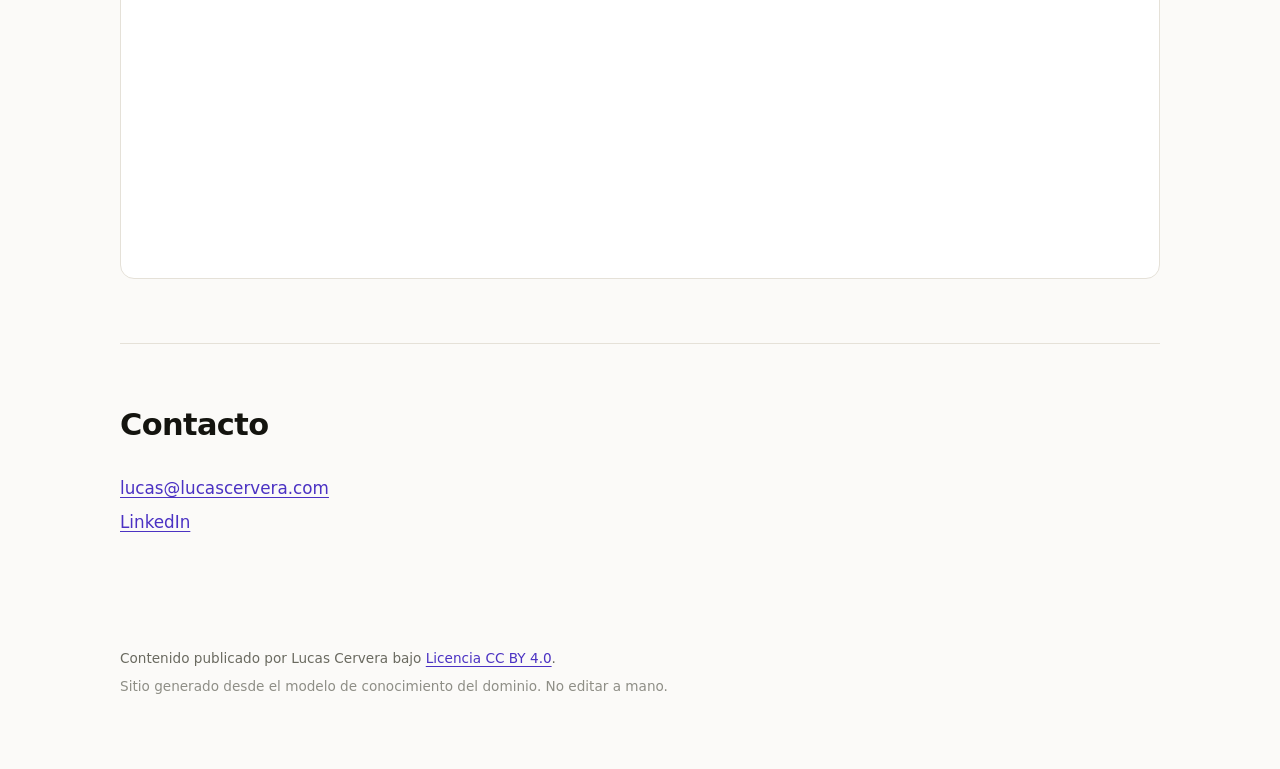
==== commit e45b197a: "feat: drop Emprendedor from the headline The founder credential already lives in the summary, so the" ====
--- a/index.html
+++ b/index.html
@@ -3,7 +3,7 @@
 <head>
   <meta charset="utf-8" />
   <meta name="viewport" content="width=device-width, initial-scale=1" />
-  <title>Lucas Cervera — Emprendedor</title>
+  <title>Lucas Cervera — Asesor</title>
   <meta name="description" content="Fundador de 3 startups y 1 fundación en los campos de internet, software y emprendimiento. Actualmente enfocado en innovación y en la aplicación de Inteligencia Artificial a modelos de negocio." />
   <meta name="author" content="Lucas Cervera" />
   <meta property="og:type" content="profile" />
@@ -36,7 +36,7 @@
       <img class="portrait" src="assets/lucas.png" alt="Retrato de Lucas Cervera" width="320" height="320" />
       <div class="hero-copy">
         <h1>Lucas Cervera</h1>
-        <p class="headline">Emprendedor | Asesor | Profesor especializado en inteligencia artificial e innovación</p>
+        <p class="headline">Asesor | Profesor especializado en inteligencia artificial e innovación</p>
         <p class="summary">Fundador de 3 startups y 1 fundación en los campos de internet, software y emprendimiento. Actualmente enfocado en innovación y en la aplicación de Inteligencia Artificial a modelos de negocio.</p>
         <p class="location">España</p>
       </div>
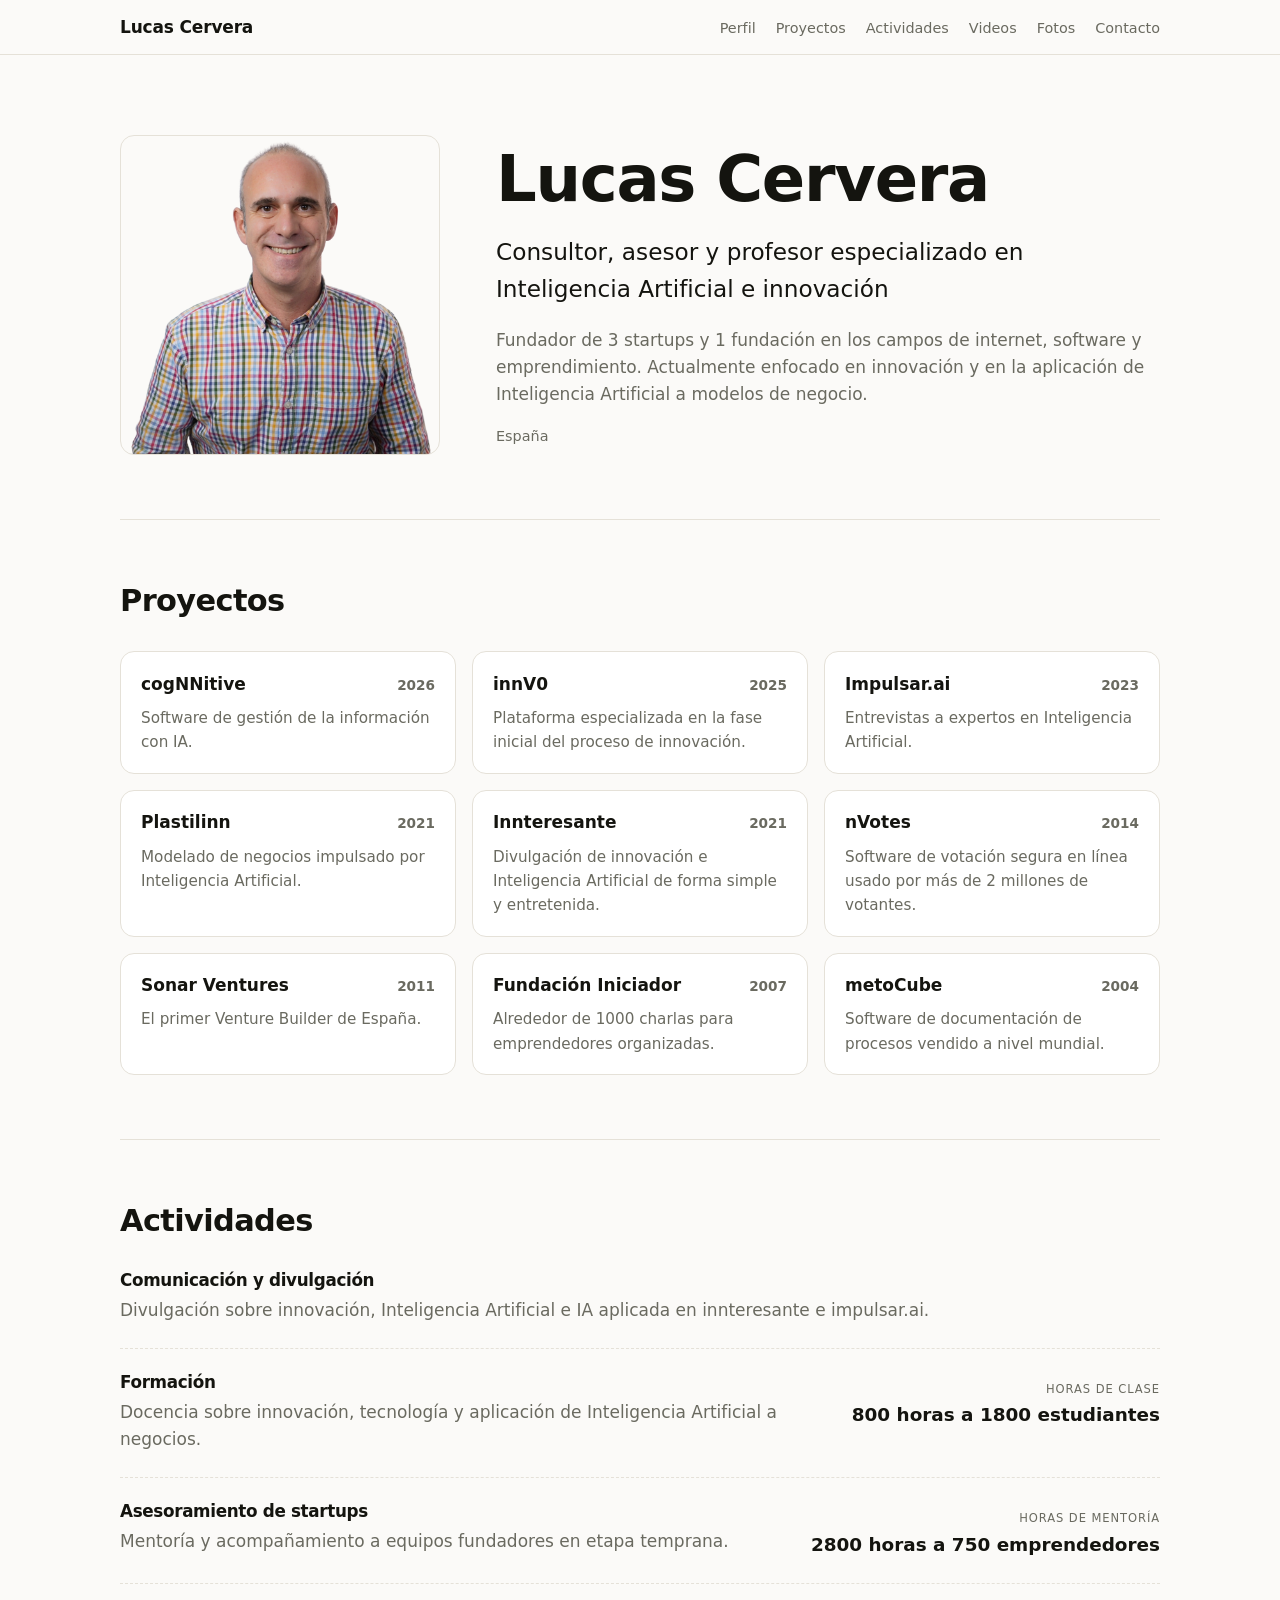
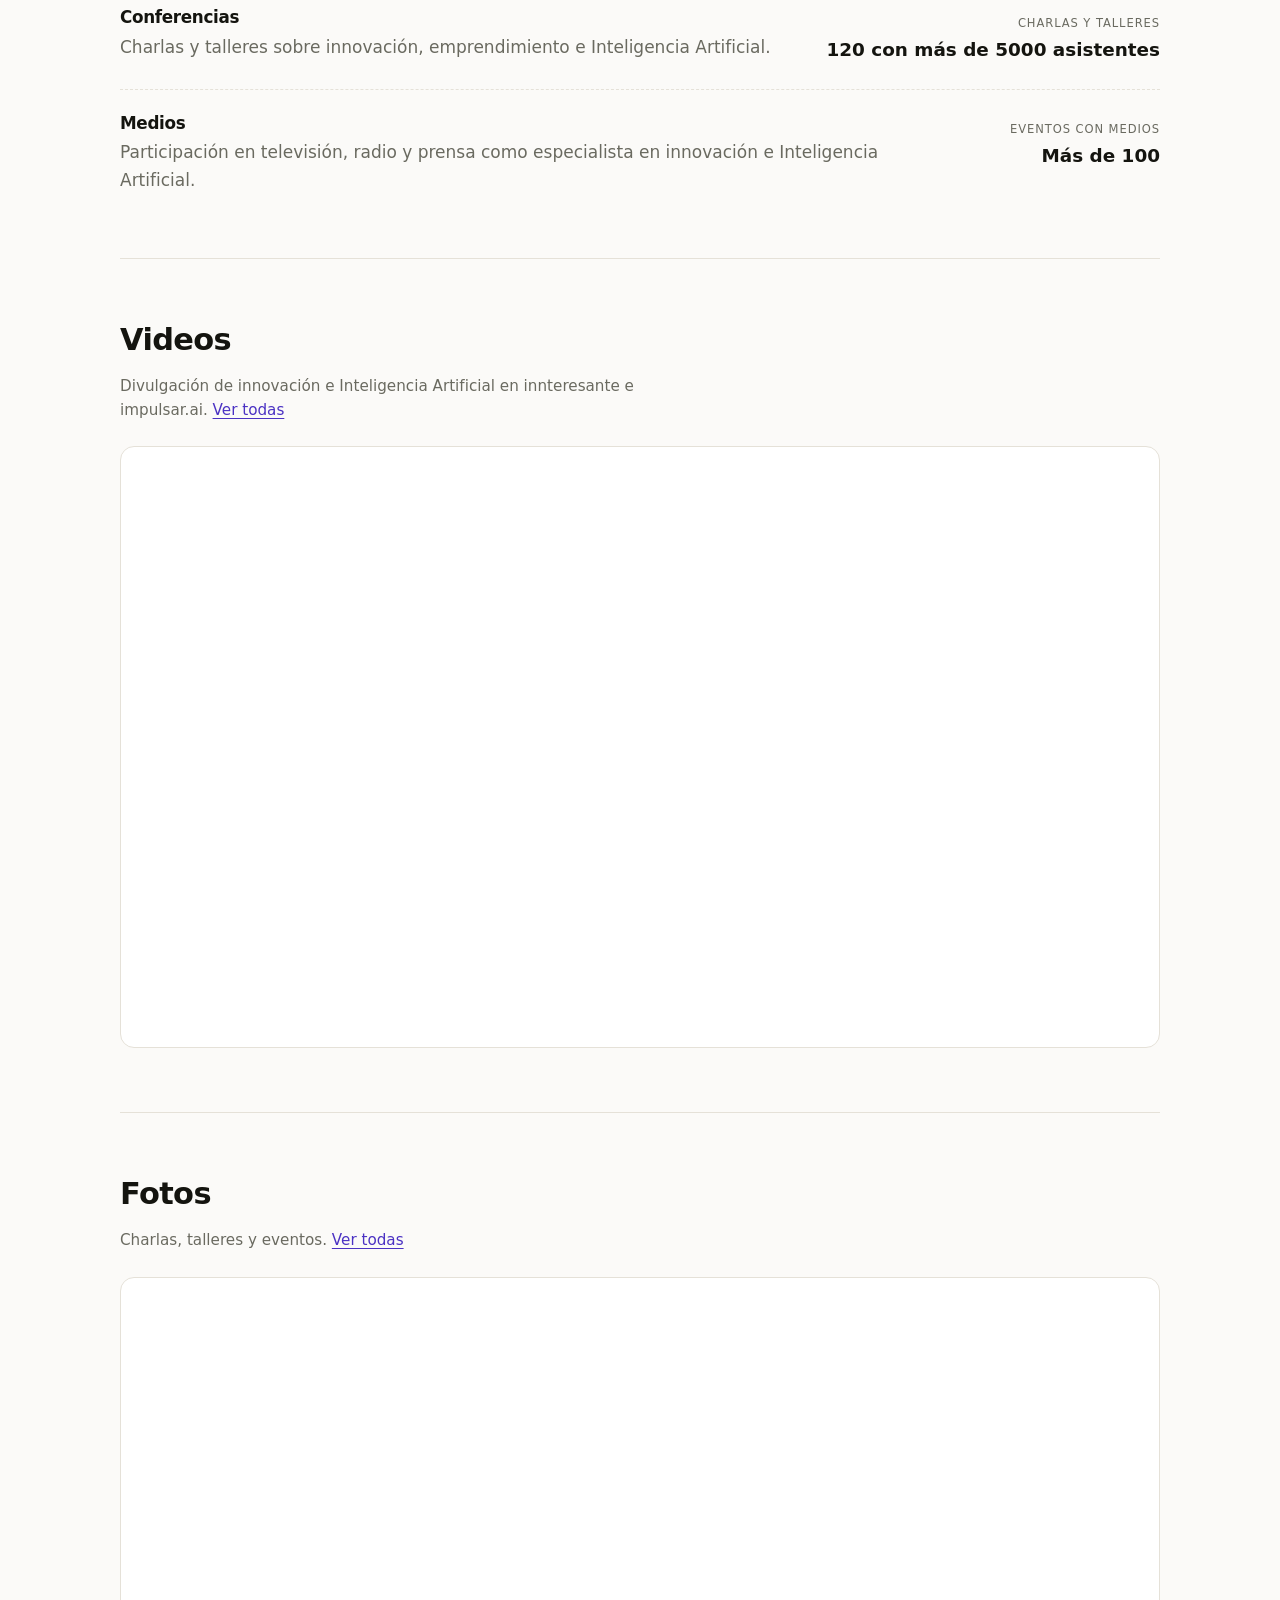
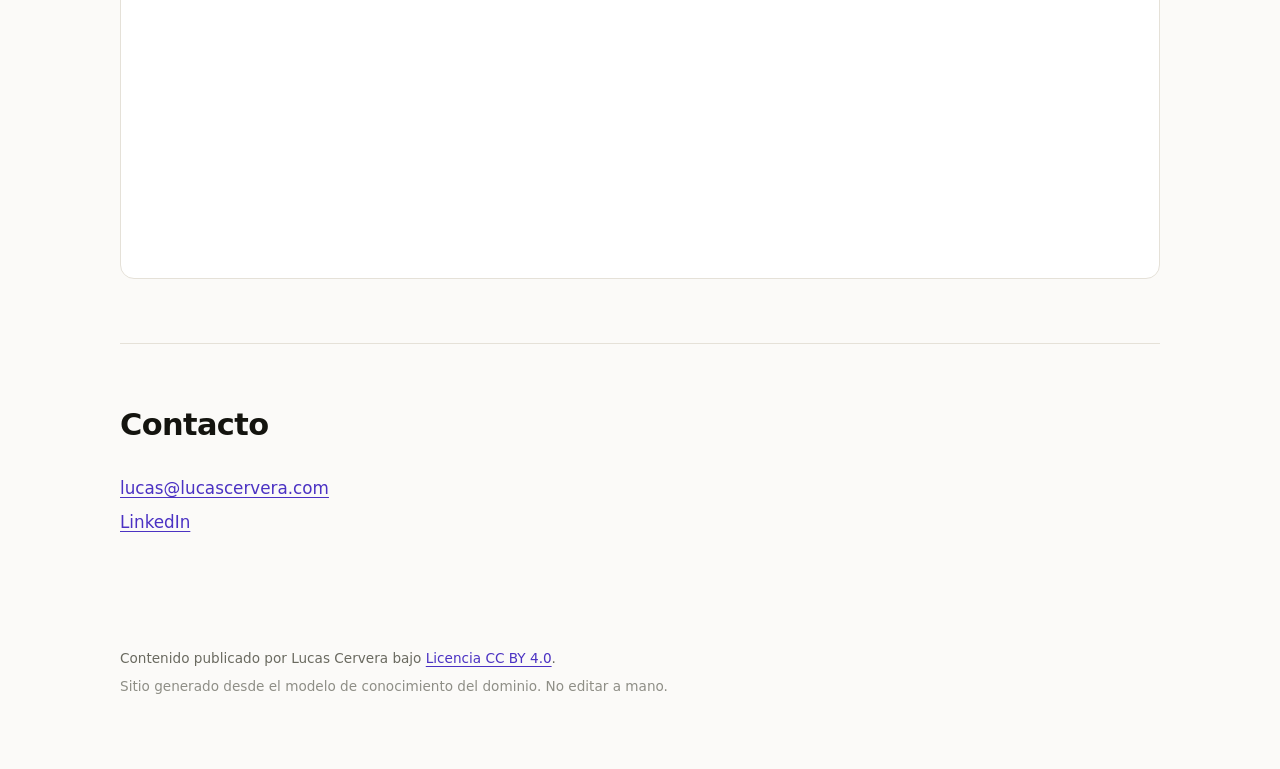
==== commit 2d901ac9: "feat: capitalise Inteligencia Artificial and shorten the page title Adds titular_corto to the model " ====
--- a/index.html
+++ b/index.html
@@ -3,7 +3,7 @@
 <head>
   <meta charset="utf-8" />
   <meta name="viewport" content="width=device-width, initial-scale=1" />
-  <title>Lucas Cervera — Asesor</title>
+  <title>Lucas Cervera — Consultor, asesor y profesor de IA</title>
   <meta name="description" content="Fundador de 3 startups y 1 fundación en los campos de internet, software y emprendimiento. Actualmente enfocado en innovación y en la aplicación de Inteligencia Artificial a modelos de negocio." />
   <meta name="author" content="Lucas Cervera" />
   <meta property="og:type" content="profile" />
@@ -36,7 +36,7 @@
       <img class="portrait" src="assets/lucas.png" alt="Retrato de Lucas Cervera" width="320" height="320" />
       <div class="hero-copy">
         <h1>Lucas Cervera</h1>
-        <p class="headline">Asesor | Profesor especializado en inteligencia artificial e innovación</p>
+        <p class="headline">Consultor, asesor y profesor especializado en Inteligencia Artificial e innovación</p>
         <p class="summary">Fundador de 3 startups y 1 fundación en los campos de internet, software y emprendimiento. Actualmente enfocado en innovación y en la aplicación de Inteligencia Artificial a modelos de negocio.</p>
         <p class="location">España</p>
       </div>
@@ -63,7 +63,7 @@
         </li>
         <li class="card">
           <div class="card-head"><a href="http://innteresante.com/" rel="noopener">Innteresante</a><span class="year">2021</span></div>
-          <p>Divulgación de innovación e inteligencia artificial de forma simple y entretenida.</p>
+          <p>Divulgación de innovación e Inteligencia Artificial de forma simple y entretenida.</p>
         </li>
         <li class="card">
           <div class="card-head"><a href="http://nvotes.com/" rel="noopener">nVotes</a><span class="year">2014</span></div>
@@ -90,14 +90,14 @@
         <li class="activity">
           <div class="activity-body">
             <h3>Comunicación y divulgación</h3>
-            <p>Divulgación sobre innovación, inteligencia artificial e IA aplicada en innteresante e impulsar.ai.</p>
+            <p>Divulgación sobre innovación, Inteligencia Artificial e IA aplicada en innteresante e impulsar.ai.</p>
           </div>
           
         </li>
         <li class="activity">
           <div class="activity-body">
             <h3>Formación</h3>
-            <p>Docencia sobre innovación, tecnología y aplicación de inteligencia artificial a negocios.</p>
+            <p>Docencia sobre innovación, tecnología y aplicación de Inteligencia Artificial a negocios.</p>
           </div>
           <p class="metric"><span class="metric-label">Horas de clase</span><span class="metric-value">800 horas a 1800 estudiantes</span></p>
         </li>
@@ -111,14 +111,14 @@
         <li class="activity">
           <div class="activity-body">
             <h3>Conferencias</h3>
-            <p>Charlas y talleres sobre innovación, emprendimiento e inteligencia artificial.</p>
+            <p>Charlas y talleres sobre innovación, emprendimiento e Inteligencia Artificial.</p>
           </div>
           <p class="metric"><span class="metric-label">Charlas y talleres</span><span class="metric-value">120 con más de 5000 asistentes</span></p>
         </li>
         <li class="activity">
           <div class="activity-body">
             <h3>Medios</h3>
-            <p>Participación en televisión, radio y prensa como especialista en innovación e inteligencia artificial.</p>
+            <p>Participación en televisión, radio y prensa como especialista en innovación e Inteligencia Artificial.</p>
           </div>
           <p class="metric"><span class="metric-label">Eventos con medios</span><span class="metric-value">Más de 100</span></p>
         </li>
@@ -127,7 +127,7 @@
 
     <section id="videos">
       <h2>Videos</h2>
-      <p class="section-note">Divulgación de innovación e inteligencia artificial en innteresante e impulsar.ai. <a class="see-all" href="https://drive.google.com/drive/folders/1diGCwk93dDO-bQzlUU074Rc8FeACiPiR" rel="noopener">Ver todas</a></p>
+      <p class="section-note">Divulgación de innovación e Inteligencia Artificial en innteresante e impulsar.ai. <a class="see-all" href="https://drive.google.com/drive/folders/1diGCwk93dDO-bQzlUU074Rc8FeACiPiR" rel="noopener">Ver todas</a></p>
       <div class="embed"><iframe src="https://drive.google.com/embeddedfolderview?id=1diGCwk93dDO-bQzlUU074Rc8FeACiPiR#grid" title="Videos" loading="lazy" referrerpolicy="no-referrer"></iframe></div>
     </section>
 
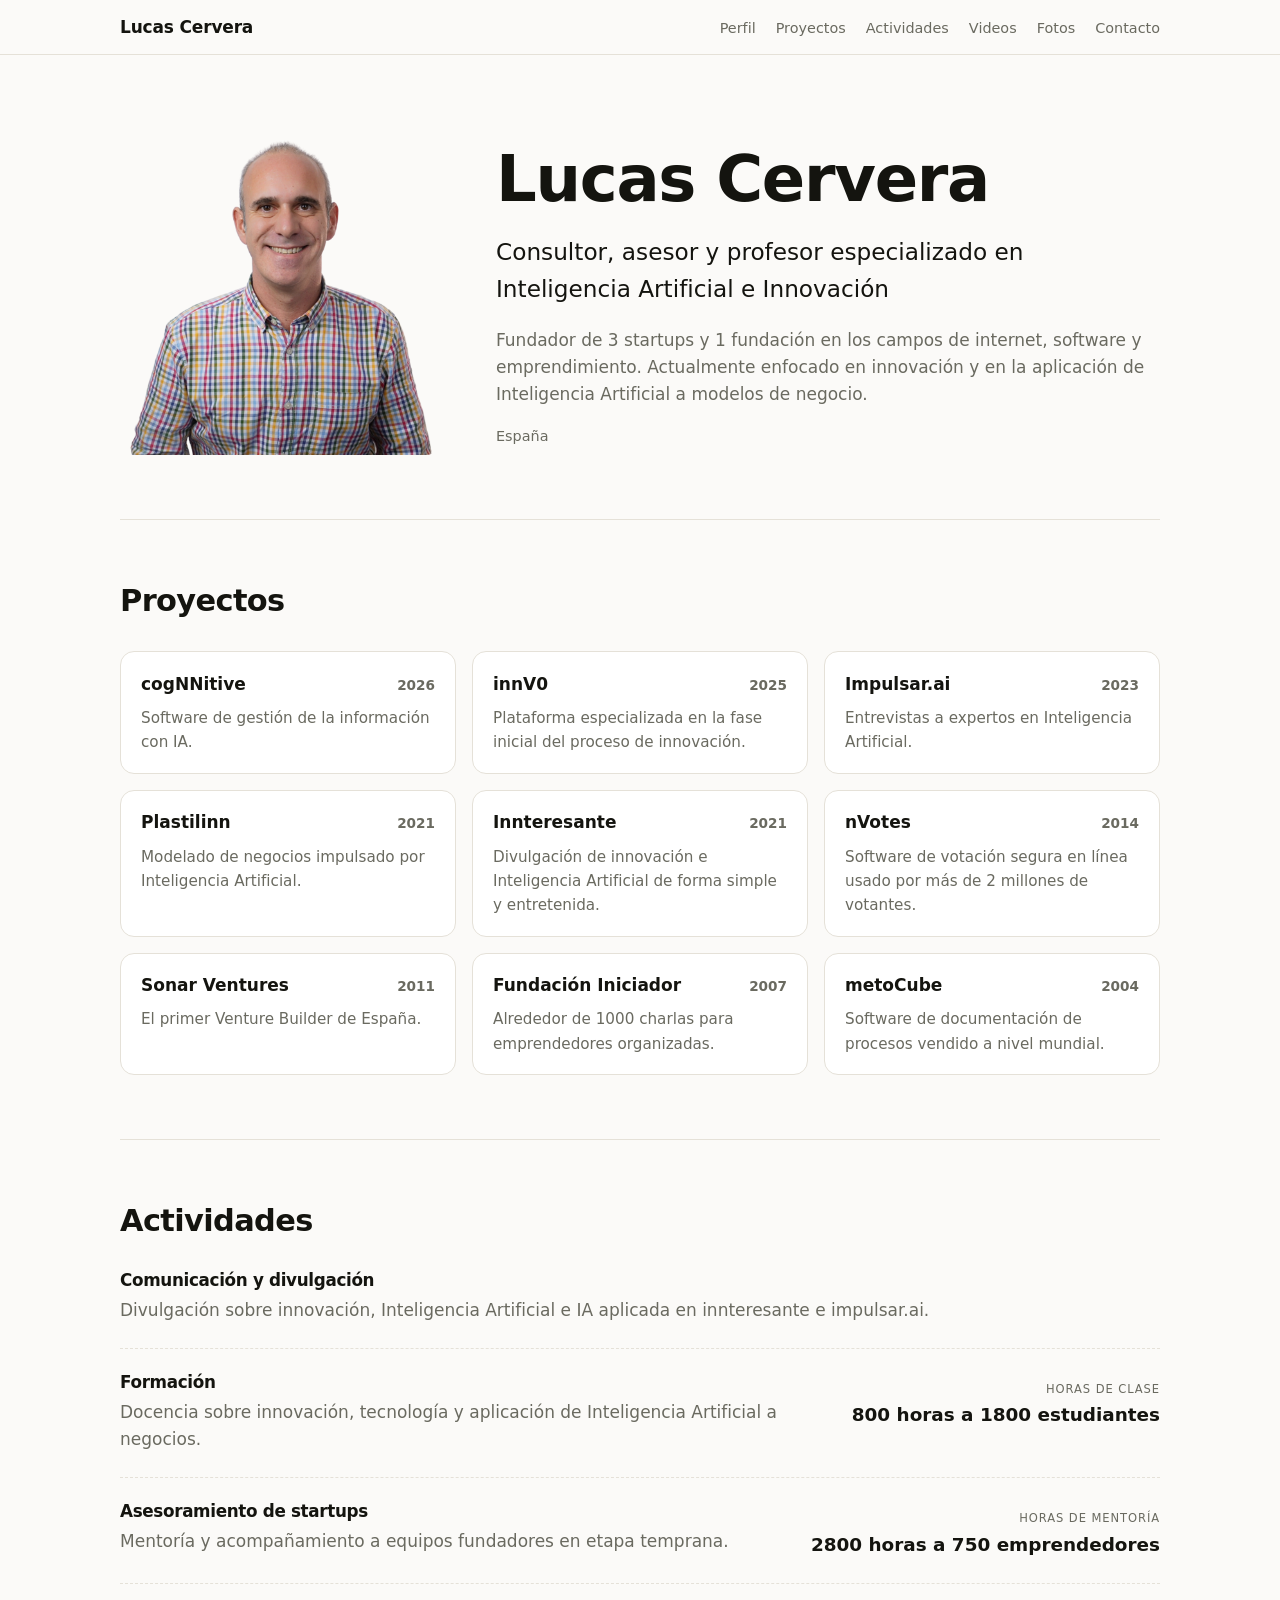
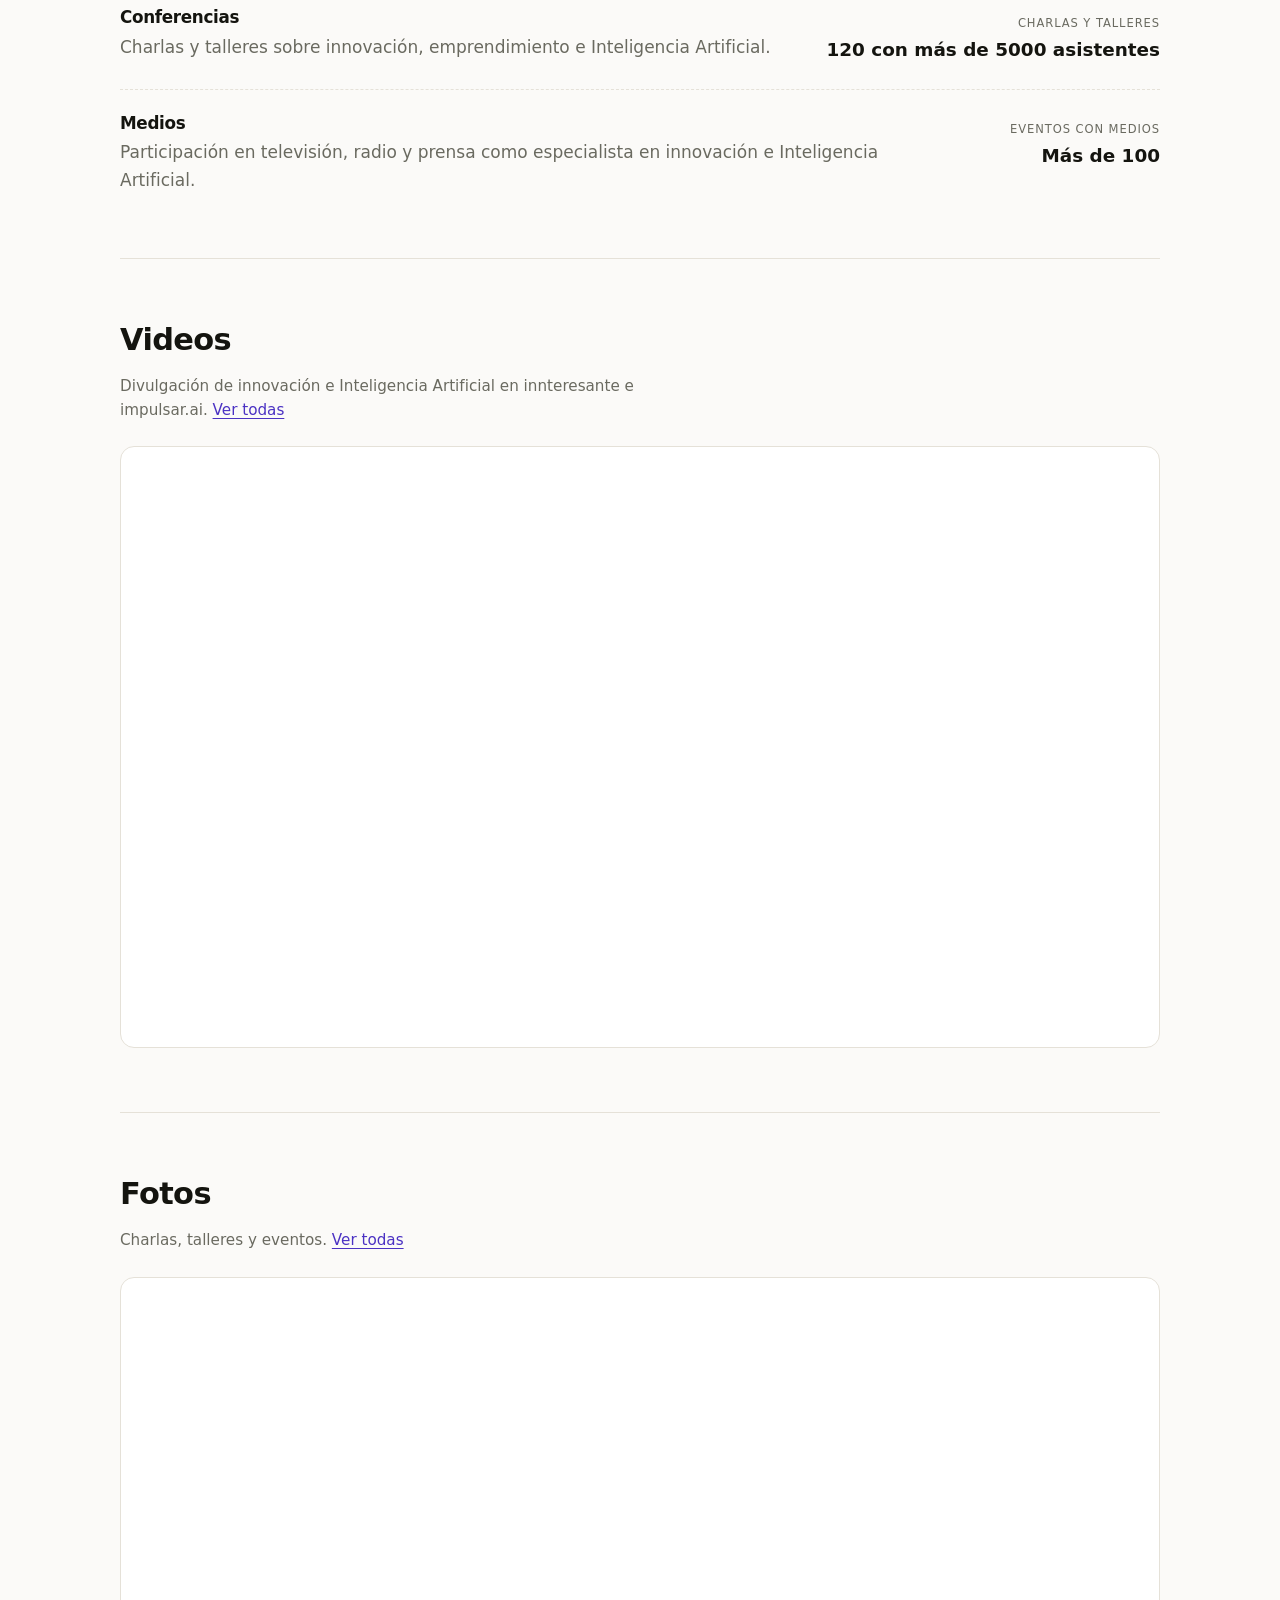
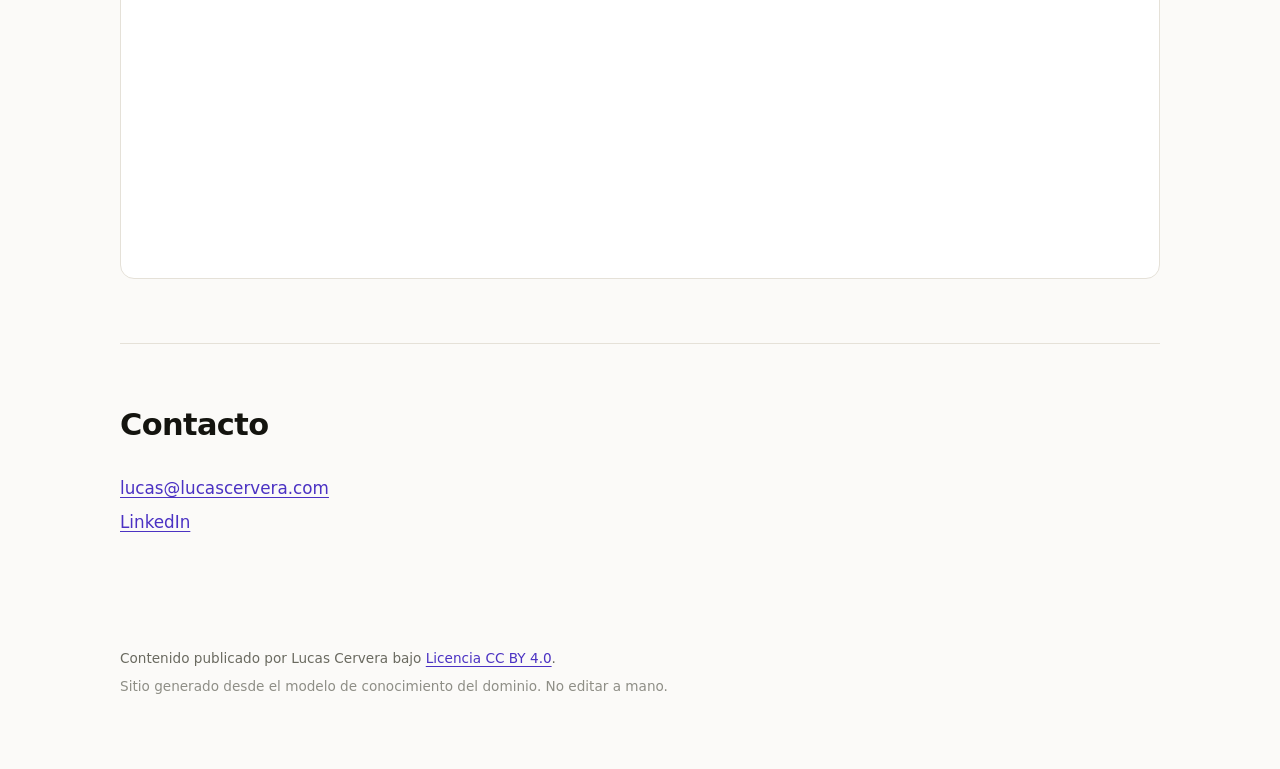
==== commit a579c558: "style: drop the portrait border and capitalise Innovacion in the hero" ====
--- a/index.html
+++ b/index.html
@@ -36,7 +36,7 @@
       <img class="portrait" src="assets/lucas.png" alt="Retrato de Lucas Cervera" width="320" height="320" />
       <div class="hero-copy">
         <h1>Lucas Cervera</h1>
-        <p class="headline">Consultor, asesor y profesor especializado en Inteligencia Artificial e innovación</p>
+        <p class="headline">Consultor, asesor y profesor especializado en Inteligencia Artificial e Innovación</p>
         <p class="summary">Fundador de 3 startups y 1 fundación en los campos de internet, software y emprendimiento. Actualmente enfocado en innovación y en la aplicación de Inteligencia Artificial a modelos de negocio.</p>
         <p class="location">España</p>
       </div>
--- a/assets/site.css
+++ b/assets/site.css
@@ -85,7 +85,6 @@
   aspect-ratio: 1;
   object-fit: cover;
   border-radius: var(--radius);
-  border: 1px solid var(--line);
 }
 .headline { font-size: clamp(1.1rem, 2.4vw, 1.45rem); margin: 1rem 0 1.25rem; }
 .summary { color: var(--muted); max-width: 60ch; margin: 0 0 1rem; }
